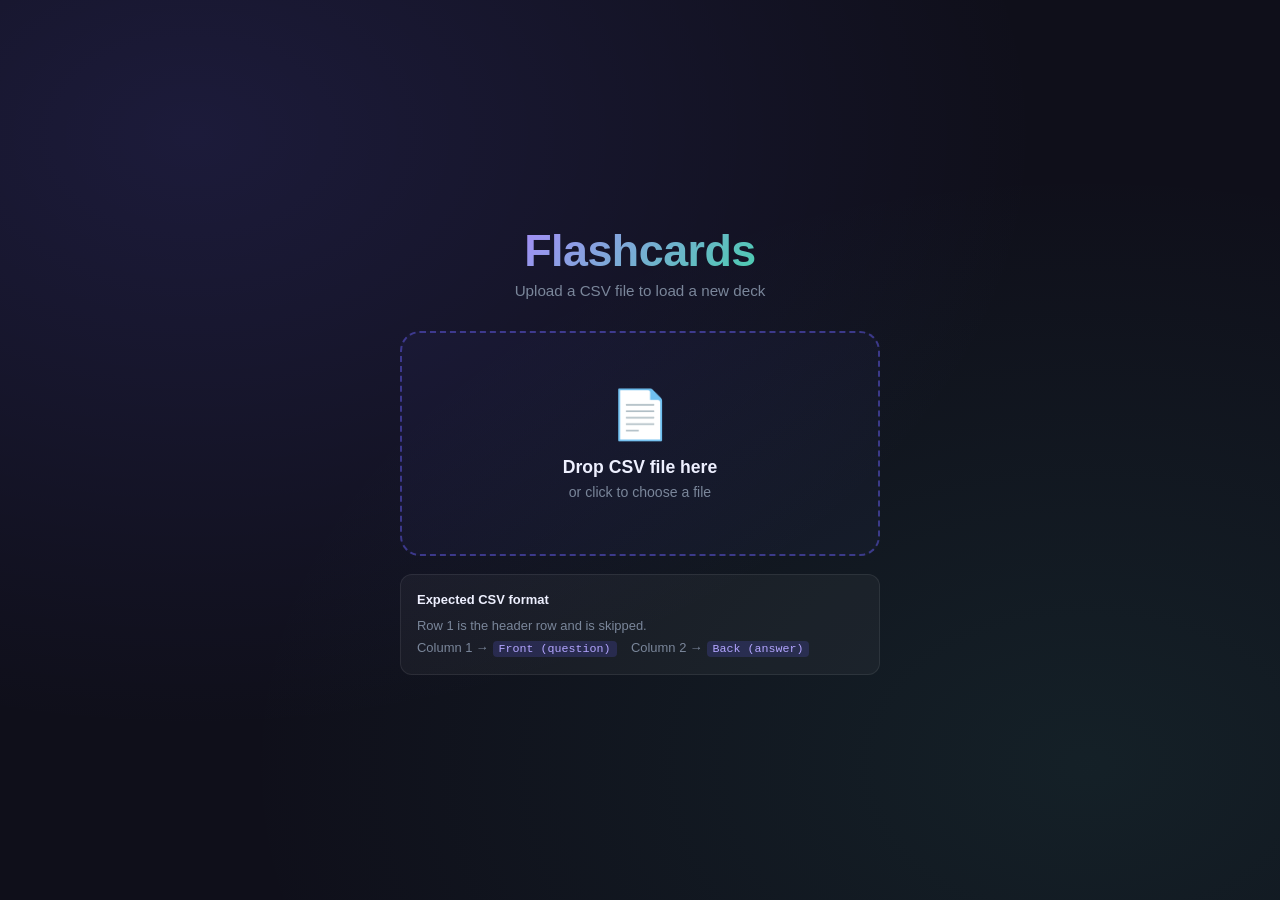
==== templates/index.html @ 4c6e9e69 "flashcard application for home network" ====
<!DOCTYPE html>
<html lang="en">
<head>
  <meta charset="UTF-8">
  <meta name="viewport" content="width=device-width, initial-scale=1.0, maximum-scale=1.0, user-scalable=no">
  <title>Flashcards</title>
  <style>
    *, *::before, *::after { box-sizing: border-box; margin: 0; padding: 0; }

    :root {
      --primary:      #6c63ff;
      --primary-dk:   #574fd6;
      --secondary:    #48cfad;
      --bg:           #0f0f1a;
      --surface:      #16213e;
      --surface2:     #1e2a45;
      --text:         #eef0ff;
      --muted:        #7a869a;
      --border:       rgba(255,255,255,0.08);
      --shadow-card:  0 28px 70px rgba(0,0,0,0.65);
    }

    html, body { height: 100%; }

    body {
      font-family: -apple-system, BlinkMacSystemFont, 'Segoe UI', Roboto, 'Helvetica Neue', sans-serif;
      background: var(--bg);
      background-image:
        radial-gradient(ellipse at 15% 15%, rgba(108,99,255,0.14) 0%, transparent 55%),
        radial-gradient(ellipse at 85% 85%, rgba(72,207,173,0.09) 0%, transparent 55%);
      color: var(--text);
      min-height: 100%;
    }

    /* ══════════════════════════════════════════════
       SCREEN SYSTEM
    ══════════════════════════════════════════════ */

    .screen { display: none; }
    .screen.active { display: flex; }

    /* ── Loading screen ── */
    #screen-loading {
      min-height: 100vh;
      flex-direction: column;
      align-items: center;
      justify-content: center;
      gap: 18px;
    }

    .spinner {
      width: 46px; height: 46px;
      border: 3px solid rgba(108,99,255,0.2);
      border-top-color: var(--primary);
      border-radius: 50%;
      animation: spin 0.75s linear infinite;
    }
    @keyframes spin { to { transform: rotate(360deg); } }
    .loading-text { color: var(--muted); font-size: 0.9rem; }

    /* ── Upload screen ── */
    #screen-upload {
      min-height: 100vh;
      flex-direction: column;
      align-items: center;
      justify-content: center;
      padding: 28px 20px;
      gap: 0;
    }

    /* ── Study screen ── */
    #screen-study {
      min-height: 100vh;
      flex-direction: column;
      align-items: stretch;
    }

    /* ══════════════════════════════════════════════
       UPLOAD UI
    ══════════════════════════════════════════════ */

    .upload-header { text-align: center; margin-bottom: 32px; }

    .upload-header h1 {
      font-size: clamp(1.7rem, 5vw, 2.8rem);
      font-weight: 800;
      letter-spacing: -0.5px;
      background: linear-gradient(135deg, #a78bfa, var(--secondary));
      -webkit-background-clip: text;
      -webkit-text-fill-color: transparent;
      background-clip: text;
      margin-bottom: 6px;
    }
    .upload-header p { color: var(--muted); font-size: 0.95rem; }

    .upload-box { width: 100%; max-width: 480px; }

    .drop-zone {
      position: relative;
      border: 2px dashed rgba(108,99,255,0.45);
      border-radius: 20px;
      padding: 54px 28px;
      cursor: pointer;
      text-align: center;
      transition: all 0.22s ease;
      background: rgba(108,99,255,0.04);
      user-select: none;
    }
    .drop-zone:hover,
    .drop-zone.drag-over {
      border-color: var(--secondary);
      background: rgba(72,207,173,0.07);
      transform: scale(1.025);
    }
    .drop-zone.uploading {
      border-color: var(--primary);
      pointer-events: none;
    }
    .dz-icon { font-size: 3rem; display: block; margin-bottom: 14px; }
    .dz-title { font-size: 1.1rem; font-weight: 600; margin-bottom: 6px; }
    .dz-sub   { color: var(--muted); font-size: 0.88rem; }
    .dz-uploading { display: none; }

    .drop-zone.uploading .dz-default   { display: none; }
    .drop-zone.uploading .dz-uploading { display: block; }

    .dz-uploading .spinner {
      margin: 0 auto 14px;
      border-color: rgba(108,99,255,0.2);
      border-top-color: var(--primary);
    }
    .dz-uploading p { color: var(--muted); font-size: 0.9rem; }

    .drop-zone input[type="file"] {
      position: absolute; inset: 0;
      opacity: 0; cursor: pointer;
      width: 100%; height: 100%;
    }
    .drop-zone.uploading input[type="file"] { pointer-events: none; }

    .upload-hint {
      margin-top: 18px;
      padding: 14px 16px;
      background: rgba(255,255,255,0.04);
      border: 1px solid var(--border);
      border-radius: 12px;
      font-size: 0.81rem;
      color: var(--muted);
      line-height: 1.7;
    }
    .upload-hint strong { color: var(--text); display: block; margin-bottom: 4px; }
    code {
      background: rgba(108,99,255,0.18);
      color: #b3a5ff;
      padding: 1px 6px;
      border-radius: 4px;
      font-family: 'Courier New', monospace;
      font-size: 0.9em;
    }

    .error-banner {
      display: none;
      margin-top: 14px;
      padding: 12px 16px;
      background: rgba(239,68,68,0.13);
      border: 1px solid rgba(239,68,68,0.35);
      border-radius: 10px;
      color: #f87171;
      font-size: 0.87rem;
      width: 100%;
      max-width: 480px;
    }

    #btn-cancel {
      margin-top: 16px;
      display: none;
    }

    /* ══════════════════════════════════════════════
       DECK INFO BAR
    ══════════════════════════════════════════════ */

    .deck-bar {
      width: 100%;
      background: rgba(22, 33, 62, 0.95);
      border-bottom: 1px solid rgba(108,99,255,0.25);
      padding: 11px 20px;
      display: flex;
      align-items: center;
      justify-content: space-between;
      gap: 12px;
      flex-wrap: wrap;
      position: sticky;
      top: 0;
      z-index: 10;
      backdrop-filter: blur(10px);
    }

    .deck-bar-left {
      display: flex;
      align-items: center;
      gap: 10px;
      flex-wrap: wrap;
    }

    .deck-badge {
      display: inline-flex;
      align-items: center;
      gap: 6px;
      background: rgba(108,99,255,0.18);
      border: 1px solid rgba(108,99,255,0.3);
      border-radius: 100px;
      padding: 4px 12px;
      font-size: 0.78rem;
      font-weight: 600;
      color: #c4b5fd;
    }
    .deck-badge .dot {
      width: 6px; height: 6px;
      background: var(--secondary);
      border-radius: 50%;
      flex-shrink: 0;
    }

    .deck-bar-info {
      font-size: 0.82rem;
      color: var(--muted);
    }
    .deck-bar-info strong { color: var(--text); }

    /* ══════════════════════════════════════════════
       STUDY LAYOUT
    ══════════════════════════════════════════════ */

    .study-wrap {
      flex: 1;
      display: flex;
      flex-direction: column;
      align-items: center;
      justify-content: center;
      padding: 24px 20px 32px;
      width: 100%;
      max-width: 700px;
      margin: 0 auto;
    }

    /* ── Progress ── */
    .progress-block { width: 100%; margin-bottom: 20px; }
    .progress-track {
      height: 5px;
      background: rgba(255,255,255,0.07);
      border-radius: 100px;
      overflow: hidden;
      margin-bottom: 8px;
    }
    .progress-fill {
      height: 100%;
      border-radius: 100px;
      background: linear-gradient(90deg, var(--primary), var(--secondary));
      transition: width 0.3s ease;
    }
    .progress-label {
      display: flex;
      justify-content: space-between;
      align-items: center;
    }
    .progress-text { color: var(--muted); font-size: 0.83rem; }
    .shuffle-badge {
      font-size: 0.75rem;
      color: var(--secondary);
      opacity: 0;
      transition: opacity 0.3s;
    }
    .shuffle-badge.visible { opacity: 1; }

    /* ── Card ── */
    .card-scene {
      width: 100%;
      perspective: 1300px;
      margin-bottom: 26px;
    }

    .card-inner {
      position: relative;
      width: 100%;
      height: 300px;
      transition: transform 0.55s cubic-bezier(0.4, 0, 0.2, 1);
      transform-style: preserve-3d;
      cursor: pointer;
    }
    .card-inner.flipped { transform: rotateY(180deg); }

    @media (min-height: 640px)  { .card-inner { height: 340px; } }
    @media (min-height: 780px)  { .card-inner { height: 400px; } }

    .card-face {
      position: absolute; inset: 0;
      border-radius: 22px;
      display: flex;
      flex-direction: column;
      align-items: center;
      justify-content: center;
      padding: 32px;
      box-shadow: var(--shadow-card);
      backface-visibility: hidden;
      -webkit-backface-visibility: hidden;
      overflow: hidden;
    }
    /* Subtle inner highlight */
    .card-face::after {
      content: '';
      position: absolute;
      top: 0; left: 0; right: 0;
      height: 40%;
      background: linear-gradient(to bottom, rgba(255,255,255,0.1), transparent);
      border-radius: 22px 22px 0 0;
      pointer-events: none;
    }
    .card-back { transform: rotateY(180deg); }

    /* 5 rotating themes */
    .t0 .card-face.card-front { background: linear-gradient(145deg, #667eea, #764ba2); }
    .t0 .card-face.card-back  { background: linear-gradient(145deg, #f093fb, #f5576c); }
    .t1 .card-face.card-front { background: linear-gradient(145deg, #4facfe, #00c9ff); }
    .t1 .card-face.card-back  { background: linear-gradient(145deg, #43e97b, #38f9d7); }
    .t2 .card-face.card-front { background: linear-gradient(145deg, #fa709a, #fee140); }
    .t2 .card-face.card-back  { background: linear-gradient(145deg, #30cfd0, #5b2d8e); }
    .t3 .card-face.card-front { background: linear-gradient(145deg, #a18cd1, #fbc2eb); }
    .t3 .card-face.card-back  { background: linear-gradient(145deg, #fccb90, #d57eeb); }
    .t4 .card-face.card-front { background: linear-gradient(145deg, #11998e, #38ef7d); }
    .t4 .card-face.card-back  { background: linear-gradient(145deg, #f6d365, #fda085); }

    .card-label {
      position: absolute; top: 16px; left: 20px;
      font-size: 0.67rem; font-weight: 800;
      letter-spacing: 2.5px; text-transform: uppercase;
      color: rgba(255,255,255,0.6);
    }
    .card-num {
      position: absolute; top: 16px; right: 20px;
      font-size: 0.67rem; font-weight: 700;
      color: rgba(255,255,255,0.45);
    }
    .card-text {
      color: #fff;
      font-size: clamp(1rem, 3.5vw, 1.75rem);
      font-weight: 700;
      text-align: center;
      line-height: 1.45;
      max-height: 75%;
      overflow-y: auto;
      width: 100%;
      scrollbar-width: thin;
      scrollbar-color: rgba(255,255,255,0.25) transparent;
    }
    .card-hint {
      position: absolute; bottom: 15px;
      font-size: 0.71rem;
      color: rgba(255,255,255,0.48);
    }

    /* Card entrance animation */
    @keyframes cardIn {
      from { opacity: 0; transform: translateY(10px); }
      to   { opacity: 1; transform: translateY(0); }
    }
    .card-inner { animation: cardIn 0.3s ease; }

    /* ── Completion toast ── */
    .toast {
      display: none;
      align-items: center;
      gap: 8px;
      background: linear-gradient(135deg, var(--primary), var(--secondary));
      color: #fff;
      padding: 8px 22px;
      border-radius: 100px;
      font-size: 0.87rem;
      font-weight: 600;
      margin-bottom: 16px;
    }
    .toast.visible { display: inline-flex; }

    /* ── Buttons ── */
    .btn {
      display: inline-flex; align-items: center; gap: 6px;
      padding: 11px 22px;
      border: none; border-radius: 10px;
      font-size: 0.88rem; font-weight: 600;
      cursor: pointer;
      transition: all 0.16s ease;
      white-space: nowrap;
      user-select: none; -webkit-user-select: none;
    }
    .btn:active { transform: scale(0.96); }
    .btn:disabled { opacity: 0.35; cursor: default; transform: none; }

    .btn-primary {
      background: linear-gradient(135deg, var(--primary), #7c6af5);
      color: #fff;
      box-shadow: 0 4px 20px rgba(108,99,255,0.35);
    }
    .btn-primary:hover:not(:disabled) { filter: brightness(1.1); transform: translateY(-1px); }

    .btn-ghost {
      background: rgba(255,255,255,0.06);
      color: var(--muted);
      border: 1px solid var(--border);
    }
    .btn-ghost:hover:not(:disabled) { background: rgba(255,255,255,0.12); color: var(--text); }

    .btn-sm { padding: 7px 14px; font-size: 0.8rem; border-radius: 8px; }

    .btn-nav { padding: 13px 30px; font-size: 0.95rem; border-radius: 12px; }

    /* ── Nav / Controls ── */
    .nav-row {
      display: flex; gap: 12px;
      justify-content: center;
      flex-wrap: wrap;
      margin-bottom: 14px;
      width: 100%;
    }
    .controls-row {
      display: flex; gap: 8px;
      justify-content: center;
      flex-wrap: wrap;
      margin-bottom: 14px;
    }
    .kb-row {
      font-size: 0.71rem;
      color: var(--muted);
      text-align: center;
    }
    .key {
      display: inline-block;
      border: 1px solid rgba(255,255,255,0.16);
      border-radius: 5px;
      padding: 1px 7px;
      font-family: monospace;
      background: rgba(255,255,255,0.04);
      margin: 0 1px;
    }

    /* ── Responsive ── */
    @media (max-width: 420px) {
      .btn-nav { padding: 12px 22px; }
      .card-face { padding: 22px; }
      .deck-bar { padding: 9px 14px; }
    }
  </style>
</head>
<body>

<!-- ═══════════════════════════════════════════════
     LOADING SCREEN
═══════════════════════════════════════════════ -->
<div class="screen active" id="screen-loading">
  <div class="spinner"></div>
  <p class="loading-text">Checking server for loaded deck&hellip;</p>
</div>


<!-- ═══════════════════════════════════════════════
     UPLOAD SCREEN
═══════════════════════════════════════════════ -->
<div class="screen" id="screen-upload">
  <div class="upload-header">
    <h1>Flashcards</h1>
    <p id="upload-subtitle">Upload a CSV file to load a new deck</p>
  </div>

  <div class="upload-box">
    <div class="drop-zone" id="drop-zone">
      <input type="file" id="file-input" accept=".csv,.txt">

      <!-- Default state -->
      <div class="dz-default">
        <span class="dz-icon">&#128196;</span>
        <p class="dz-title">Drop CSV file here</p>
        <p class="dz-sub">or click to choose a file</p>
      </div>

      <!-- Uploading state -->
      <div class="dz-uploading">
        <div class="spinner"></div>
        <p>Uploading &amp; parsing&hellip;</p>
      </div>
    </div>

    <div id="error-banner" class="error-banner"></div>

    <div class="upload-hint">
      <strong>Expected CSV format</strong>
      Row&nbsp;1 is the header row and is skipped.<br>
      Column&nbsp;1&nbsp;&#8594;&nbsp;<code>Front (question)</code>&nbsp;&nbsp;&nbsp;
      Column&nbsp;2&nbsp;&#8594;&nbsp;<code>Back (answer)</code>
    </div>
  </div>

  <button class="btn btn-ghost" id="btn-cancel" onclick="cancelUpload()">
    &#8592; Back to current deck
  </button>
</div>


<!-- ═══════════════════════════════════════════════
     STUDY SCREEN
═══════════════════════════════════════════════ -->
<div class="screen" id="screen-study">

  <!-- Sticky deck info bar -->
  <div class="deck-bar">
    <div class="deck-bar-left">
      <div class="deck-badge">
        <span class="dot"></span>
        <span>Current deck</span>
      </div>
      <span class="deck-bar-info">
        <strong id="deck-name">—</strong>
        &nbsp;&middot;&nbsp;
        <strong id="deck-count">0</strong> cards
      </span>
    </div>
    <button class="btn btn-ghost btn-sm" onclick="showUpload()">
      &#8679; Load New Deck
    </button>
  </div>

  <!-- Card study area -->
  <div class="study-wrap">

    <div class="toast" id="toast">&#127881; Deck complete &mdash; great work!</div>

    <div class="progress-block">
      <div class="progress-track">
        <div class="progress-fill" id="progress-fill" style="width:0%"></div>
      </div>
      <div class="progress-label">
        <span class="progress-text" id="progress-text">Card 1 of 1</span>
        <span class="shuffle-badge" id="shuffle-badge">&#128256; Shuffled</span>
      </div>
    </div>

    <div class="card-scene">
      <div class="card-inner t0" id="card-inner"
           onclick="flipCard()"
           role="button" tabindex="0"
           aria-label="Flashcard — click to flip">
        <div class="card-face card-front">
          <span class="card-label">Question</span>
          <span class="card-num"  id="front-num"></span>
          <div  class="card-text" id="front-text"></div>
          <span class="card-hint">tap to reveal answer</span>
        </div>
        <div class="card-face card-back">
          <span class="card-label">Answer</span>
          <span class="card-num"  id="back-num"></span>
          <div  class="card-text" id="back-text"></div>
          <span class="card-hint">tap to flip back</span>
        </div>
      </div>
    </div>

    <div class="nav-row">
      <button class="btn btn-ghost btn-nav" id="btn-prev" onclick="prevCard()">&#8592; Previous</button>
      <button class="btn btn-primary btn-nav" id="btn-next" onclick="nextCard()">Next &#8594;</button>
    </div>

    <div class="controls-row">
      <button class="btn btn-ghost" id="btn-shuffle" onclick="shuffleCards()">&#128256; Shuffle</button>
      <button class="btn btn-ghost" onclick="resetOrder()">&#8635; Original Order</button>
    </div>

    <p class="kb-row">
      <span class="key">&#8592;</span> Prev &nbsp;
      <span class="key">&#8594;</span> Next &nbsp;
      <span class="key">Space</span> Flip &nbsp;
      <span class="key">S</span> Shuffle
    </p>

  </div>
</div>


<script>
'use strict';

// ─── State ────────────────────────────────────────────────────────────────────
let cards    = [];   // active (possibly shuffled) deck
let original = [];   // pristine server copy
let idx      = 0;
let hasDeck  = false;

// ─── Screen helpers ───────────────────────────────────────────────────────────
function showScreen(id) {
  document.querySelectorAll('.screen').forEach(s => s.classList.remove('active'));
  document.getElementById('screen-' + id).classList.add('active');
}

// ─── Startup: fetch current deck from server ──────────────────────────────────
async function init() {
  try {
    const res  = await fetch('/api/deck');
    const data = await res.json();
    if (data.filename && Array.isArray(data.cards) && data.cards.length > 0) {
      hasDeck = true;
      applyDeck(data);
    } else {
      showScreen('upload');
    }
  } catch (e) {
    showScreen('upload');
  }
}

// ─── Apply deck data returned by server ──────────────────────────────────────
function applyDeck(data) {
  original = data.cards;
  cards    = [...original];
  idx      = 0;

  document.getElementById('deck-name').textContent  = data.filename;
  document.getElementById('deck-count').textContent = data.cards.length;

  document.getElementById('shuffle-badge').classList.remove('visible');
  showScreen('study');
  render();
}

// ─── Upload a CSV file to the server ─────────────────────────────────────────
async function uploadFile(file) {
  if (!/\.(csv|txt)$/i.test(file.name)) {
    showError('Please choose a .csv file.');
    return;
  }

  const zone = document.getElementById('drop-zone');
  zone.classList.add('uploading');
  hideError();

  const fd = new FormData();
  fd.append('file', file);

  try {
    const res  = await fetch('/api/upload', { method: 'POST', body: fd });
    const data = await res.json();

    if (!res.ok) {
      showError(data.error || 'Upload failed — please try again.');
      return;
    }

    hasDeck = true;
    applyDeck(data);

  } catch (e) {
    showError('Network error: ' + e.message);
  } finally {
    zone.classList.remove('uploading');
    document.getElementById('file-input').value = '';
  }
}

// ─── Show / hide upload screen ────────────────────────────────────────────────
function showUpload() {
  // Show "Back" button only if a deck is already loaded
  document.getElementById('btn-cancel').style.display = hasDeck ? 'inline-flex' : 'none';
  document.getElementById('upload-subtitle').textContent =
    hasDeck ? 'Upload a new CSV to replace the current deck for all devices'
            : 'Upload a CSV file to load a deck';
  hideError();
  showScreen('upload');
}

function cancelUpload() {
  if (hasDeck) showScreen('study');
}

// ─── Error banner ─────────────────────────────────────────────────────────────
function showError(msg) {
  const el = document.getElementById('error-banner');
  el.textContent = msg;
  el.style.display = 'block';
}
function hideError() {
  document.getElementById('error-banner').style.display = 'none';
}

// ─── Render current card ──────────────────────────────────────────────────────
function render() {
  const card  = cards[idx];
  const total = cards.length;
  const num   = `${idx + 1} / ${total}`;
  const pct   = ((idx + 1) / total * 100).toFixed(1);

  document.getElementById('front-text').textContent = card.front;
  document.getElementById('back-text').textContent  = card.back;
  document.getElementById('front-num').textContent  = num;
  document.getElementById('back-num').textContent   = num;
  document.getElementById('progress-fill').style.width = pct + '%';
  document.getElementById('progress-text').textContent = `Card ${idx + 1} of ${total}`;

  // Cycle gradient theme
  const inner = document.getElementById('card-inner');
  inner.className = inner.className.replace(/\bt\d\b/, 't' + (idx % 5));

  // Completion toast
  document.getElementById('toast').classList.toggle('visible', idx === total - 1);

  // Disable nav at edges
  document.getElementById('btn-prev').disabled = (idx === 0);
  document.getElementById('btn-next').disabled = (idx === total - 1);
}

// ─── Card actions ─────────────────────────────────────────────────────────────
function flipCard() {
  document.getElementById('card-inner').classList.toggle('flipped');
}

function nextCard() {
  if (idx < cards.length - 1) { idx++; unflip(); render(); }
}

function prevCard() {
  if (idx > 0) { idx--; unflip(); render(); }
}

function unflip() {
  document.getElementById('card-inner').classList.remove('flipped');
}

function shuffleCards() {
  // Fisher-Yates
  const a = [...cards];
  for (let i = a.length - 1; i > 0; i--) {
    const j = Math.floor(Math.random() * (i + 1));
    [a[i], a[j]] = [a[j], a[i]];
  }
  cards = a;
  idx   = 0;
  unflip();
  render();

  document.getElementById('shuffle-badge').classList.add('visible');

  const btn = document.getElementById('btn-shuffle');
  btn.textContent = '\u2713 Shuffled!';
  setTimeout(() => { btn.innerHTML = '&#128256; Shuffle'; }, 1800);
}

function resetOrder() {
  cards = [...original];
  idx   = 0;
  unflip();
  render();
  document.getElementById('shuffle-badge').classList.remove('visible');
}

// ─── Drag & Drop ─────────────────────────────────────────────────────────────
const dropZone  = document.getElementById('drop-zone');
const fileInput = document.getElementById('file-input');

dropZone.addEventListener('dragover',  e => { e.preventDefault(); dropZone.classList.add('drag-over'); });
dropZone.addEventListener('dragleave', ()  => dropZone.classList.remove('drag-over'));
dropZone.addEventListener('dragend',   ()  => dropZone.classList.remove('drag-over'));
dropZone.addEventListener('drop', e => {
  e.preventDefault();
  dropZone.classList.remove('drag-over');
  const file = e.dataTransfer.files[0];
  if (file) uploadFile(file);
});
fileInput.addEventListener('change', e => {
  const file = e.target.files[0];
  if (file) uploadFile(file);
});

// ─── Keyboard shortcuts ───────────────────────────────────────────────────────
document.addEventListener('keydown', e => {
  if (!document.getElementById('screen-study').classList.contains('active')) return;
  if (['INPUT','TEXTAREA','SELECT'].includes(e.target.tagName)) return;
  switch (e.key) {
    case 'ArrowRight': nextCard();   break;
    case 'ArrowLeft':  prevCard();   break;
    case ' ': e.preventDefault(); flipCard(); break;
    case 's': case 'S': shuffleCards(); break;
  }
});

// Card accessible via Enter key
document.getElementById('card-inner').addEventListener('keydown', e => {
  if (e.key === 'Enter' || e.key === ' ') { e.preventDefault(); flipCard(); }
});

// ─── Boot ─────────────────────────────────────────────────────────────────────
init();
</script>

</body>
</html>
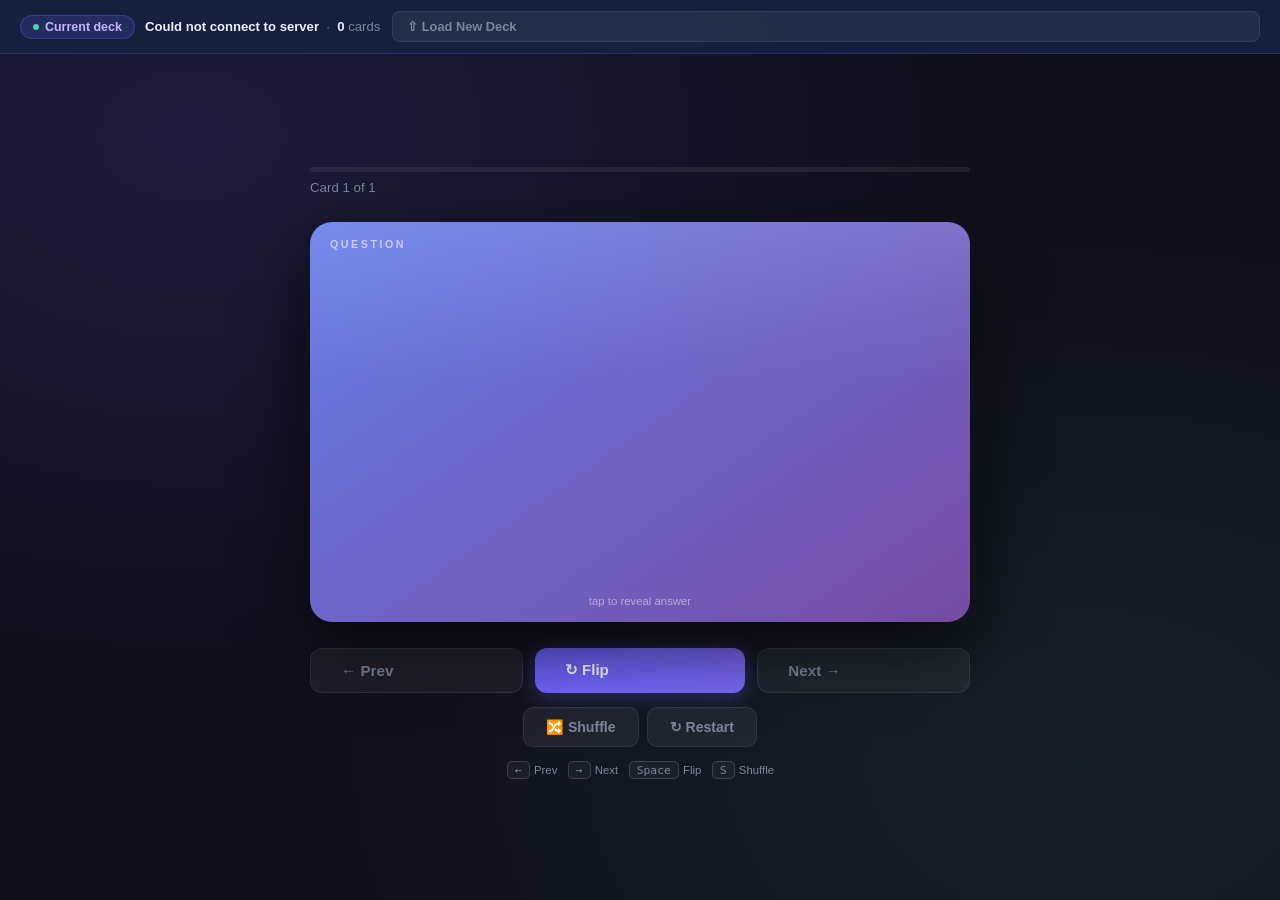
==== commit c8aff5d8: "Render-ready flashcard app with session uploads and passcode - app.py: Flask server, session-based d" ====
--- a/templates/index.html
+++ b/templates/index.html
@@ -4,20 +4,22 @@
   <meta charset="UTF-8">
   <meta name="viewport" content="width=device-width, initial-scale=1.0, maximum-scale=1.0, user-scalable=no">
   <title>Flashcards</title>
+  <link rel="stylesheet" href="/static/style.css">
   <style>
+    /* ── Inline overrides / extras not in style.css ── */
     *, *::before, *::after { box-sizing: border-box; margin: 0; padding: 0; }
 
     :root {
-      --primary:      #6c63ff;
-      --primary-dk:   #574fd6;
-      --secondary:    #48cfad;
-      --bg:           #0f0f1a;
-      --surface:      #16213e;
-      --surface2:     #1e2a45;
-      --text:         #eef0ff;
-      --muted:        #7a869a;
-      --border:       rgba(255,255,255,0.08);
-      --shadow-card:  0 28px 70px rgba(0,0,0,0.65);
+      --primary:    #6c63ff;
+      --primary-dk: #574fd6;
+      --secondary:  #48cfad;
+      --bg:         #0f0f1a;
+      --surface:    #16213e;
+      --surface2:   #1e2a45;
+      --text:       #eef0ff;
+      --muted:      #7a869a;
+      --border:     rgba(255,255,255,0.08);
+      --shadow-card:0 28px 70px rgba(0,0,0,.65);
     }
 
     html, body { height: 100%; }
@@ -26,212 +28,94 @@
       font-family: -apple-system, BlinkMacSystemFont, 'Segoe UI', Roboto, 'Helvetica Neue', sans-serif;
       background: var(--bg);
       background-image:
-        radial-gradient(ellipse at 15% 15%, rgba(108,99,255,0.14) 0%, transparent 55%),
-        radial-gradient(ellipse at 85% 85%, rgba(72,207,173,0.09) 0%, transparent 55%);
+        radial-gradient(ellipse at 15% 15%, rgba(108,99,255,.14) 0%, transparent 55%),
+        radial-gradient(ellipse at 85% 85%, rgba(72,207,173,.09) 0%, transparent 55%);
       color: var(--text);
       min-height: 100%;
     }
 
-    /* ══════════════════════════════════════════════
-       SCREEN SYSTEM
-    ══════════════════════════════════════════════ */
-
-    .screen { display: none; }
-    .screen.active { display: flex; }
-
-    /* ── Loading screen ── */
-    #screen-loading {
-      min-height: 100vh;
-      flex-direction: column;
-      align-items: center;
-      justify-content: center;
-      gap: 18px;
-    }
+    /* ── Loading overlay ── */
+    #loading {
+      position: fixed; inset: 0;
+      background: var(--bg);
+      display: flex; flex-direction: column;
+      align-items: center; justify-content: center;
+      gap: 18px; z-index: 999;
+      transition: opacity .4s;
+    }
+    #loading.hidden { opacity: 0; pointer-events: none; }
 
     .spinner {
       width: 46px; height: 46px;
-      border: 3px solid rgba(108,99,255,0.2);
+      border: 3px solid rgba(108,99,255,.2);
       border-top-color: var(--primary);
       border-radius: 50%;
-      animation: spin 0.75s linear infinite;
+      animation: spin .75s linear infinite;
     }
     @keyframes spin { to { transform: rotate(360deg); } }
-    .loading-text { color: var(--muted); font-size: 0.9rem; }
-
-    /* ── Upload screen ── */
-    #screen-upload {
-      min-height: 100vh;
-      flex-direction: column;
-      align-items: center;
-      justify-content: center;
-      padding: 28px 20px;
-      gap: 0;
-    }
-
-    /* ── Study screen ── */
-    #screen-study {
-      min-height: 100vh;
-      flex-direction: column;
-      align-items: stretch;
-    }
-
-    /* ══════════════════════════════════════════════
-       UPLOAD UI
-    ══════════════════════════════════════════════ */
-
-    .upload-header { text-align: center; margin-bottom: 32px; }
-
-    .upload-header h1 {
-      font-size: clamp(1.7rem, 5vw, 2.8rem);
-      font-weight: 800;
-      letter-spacing: -0.5px;
-      background: linear-gradient(135deg, #a78bfa, var(--secondary));
-      -webkit-background-clip: text;
-      -webkit-text-fill-color: transparent;
-      background-clip: text;
-      margin-bottom: 6px;
-    }
-    .upload-header p { color: var(--muted); font-size: 0.95rem; }
-
-    .upload-box { width: 100%; max-width: 480px; }
-
-    .drop-zone {
-      position: relative;
-      border: 2px dashed rgba(108,99,255,0.45);
-      border-radius: 20px;
-      padding: 54px 28px;
-      cursor: pointer;
-      text-align: center;
-      transition: all 0.22s ease;
-      background: rgba(108,99,255,0.04);
-      user-select: none;
-    }
-    .drop-zone:hover,
-    .drop-zone.drag-over {
-      border-color: var(--secondary);
-      background: rgba(72,207,173,0.07);
-      transform: scale(1.025);
-    }
-    .drop-zone.uploading {
-      border-color: var(--primary);
-      pointer-events: none;
-    }
-    .dz-icon { font-size: 3rem; display: block; margin-bottom: 14px; }
-    .dz-title { font-size: 1.1rem; font-weight: 600; margin-bottom: 6px; }
-    .dz-sub   { color: var(--muted); font-size: 0.88rem; }
-    .dz-uploading { display: none; }
-
-    .drop-zone.uploading .dz-default   { display: none; }
-    .drop-zone.uploading .dz-uploading { display: block; }
-
-    .dz-uploading .spinner {
-      margin: 0 auto 14px;
-      border-color: rgba(108,99,255,0.2);
-      border-top-color: var(--primary);
-    }
-    .dz-uploading p { color: var(--muted); font-size: 0.9rem; }
-
-    .drop-zone input[type="file"] {
-      position: absolute; inset: 0;
-      opacity: 0; cursor: pointer;
-      width: 100%; height: 100%;
-    }
-    .drop-zone.uploading input[type="file"] { pointer-events: none; }
-
-    .upload-hint {
-      margin-top: 18px;
-      padding: 14px 16px;
-      background: rgba(255,255,255,0.04);
-      border: 1px solid var(--border);
-      border-radius: 12px;
-      font-size: 0.81rem;
-      color: var(--muted);
-      line-height: 1.7;
-    }
-    .upload-hint strong { color: var(--text); display: block; margin-bottom: 4px; }
-    code {
-      background: rgba(108,99,255,0.18);
-      color: #b3a5ff;
-      padding: 1px 6px;
-      border-radius: 4px;
-      font-family: 'Courier New', monospace;
-      font-size: 0.9em;
-    }
-
-    .error-banner {
-      display: none;
-      margin-top: 14px;
-      padding: 12px 16px;
-      background: rgba(239,68,68,0.13);
-      border: 1px solid rgba(239,68,68,0.35);
-      border-radius: 10px;
-      color: #f87171;
-      font-size: 0.87rem;
-      width: 100%;
-      max-width: 480px;
-    }
-
-    #btn-cancel {
-      margin-top: 16px;
-      display: none;
-    }
-
-    /* ══════════════════════════════════════════════
-       DECK INFO BAR
-    ══════════════════════════════════════════════ */
-
+    .loading-text { color: var(--muted); font-size: .9rem; }
+
+    /* ── Deck bar ── */
     .deck-bar {
       width: 100%;
-      background: rgba(22, 33, 62, 0.95);
-      border-bottom: 1px solid rgba(108,99,255,0.25);
+      background: rgba(22,33,62,.95);
+      border-bottom: 1px solid rgba(108,99,255,.25);
       padding: 11px 20px;
       display: flex;
       align-items: center;
       justify-content: space-between;
       gap: 12px;
       flex-wrap: wrap;
-      position: sticky;
-      top: 0;
-      z-index: 10;
+      position: sticky; top: 0; z-index: 10;
       backdrop-filter: blur(10px);
     }
-
-    .deck-bar-left {
-      display: flex;
-      align-items: center;
-      gap: 10px;
-      flex-wrap: wrap;
-    }
+    .deck-bar-left { display: flex; align-items: center; gap: 10px; flex-wrap: wrap; }
 
     .deck-badge {
-      display: inline-flex;
-      align-items: center;
-      gap: 6px;
-      background: rgba(108,99,255,0.18);
-      border: 1px solid rgba(108,99,255,0.3);
+      display: inline-flex; align-items: center; gap: 6px;
+      background: rgba(108,99,255,.18);
+      border: 1px solid rgba(108,99,255,.3);
       border-radius: 100px;
       padding: 4px 12px;
-      font-size: 0.78rem;
-      font-weight: 600;
-      color: #c4b5fd;
+      font-size: .78rem; font-weight: 600; color: #c4b5fd;
     }
     .deck-badge .dot {
       width: 6px; height: 6px;
       background: var(--secondary);
-      border-radius: 50%;
-      flex-shrink: 0;
-    }
-
-    .deck-bar-info {
-      font-size: 0.82rem;
-      color: var(--muted);
-    }
+      border-radius: 50%; flex-shrink: 0;
+    }
+    .deck-badge .dot.temp { background: #f59e0b; }
+
+    .deck-bar-info { font-size: .82rem; color: var(--muted); }
     .deck-bar-info strong { color: var(--text); }
 
-    /* ══════════════════════════════════════════════
-       STUDY LAYOUT
-    ══════════════════════════════════════════════ */
-
+    .temp-notice {
+      font-size: .72rem;
+      background: rgba(245,158,11,.15);
+      border: 1px solid rgba(245,158,11,.3);
+      color: #fcd34d;
+      border-radius: 6px;
+      padding: 2px 8px;
+      white-space: nowrap;
+    }
+
+    /* ── Status notification (page-load / upload success) ── */
+    #status-bar {
+      position: fixed; bottom: 1.2rem; left: 50%; transform: translateX(-50%);
+      background: rgba(22,33,62,.97);
+      border: 1px solid rgba(108,99,255,.4);
+      border-radius: 100px;
+      padding: .5rem 1.2rem;
+      font-size: .82rem; color: var(--text);
+      box-shadow: 0 8px 32px rgba(0,0,0,.5);
+      z-index: 300;
+      opacity: 1; transition: opacity .5s ease;
+      white-space: nowrap;
+      max-width: 90vw; overflow: hidden; text-overflow: ellipsis;
+    }
+    #status-bar.fade { opacity: 0; pointer-events: none; }
+
+    /* ── Study layout ── */
     .study-wrap {
       flex: 1;
       display: flex;
@@ -243,33 +127,33 @@
       max-width: 700px;
       margin: 0 auto;
     }
+    #screen-study {
+      display: flex;
+      flex-direction: column;
+      align-items: stretch;
+      min-height: 100vh;
+    }
 
     /* ── Progress ── */
     .progress-block { width: 100%; margin-bottom: 20px; }
     .progress-track {
       height: 5px;
-      background: rgba(255,255,255,0.07);
-      border-radius: 100px;
-      overflow: hidden;
+      background: rgba(255,255,255,.07);
+      border-radius: 100px; overflow: hidden;
       margin-bottom: 8px;
     }
     .progress-fill {
-      height: 100%;
-      border-radius: 100px;
+      height: 100%; border-radius: 100px;
       background: linear-gradient(90deg, var(--primary), var(--secondary));
-      transition: width 0.3s ease;
+      transition: width .3s ease;
     }
     .progress-label {
-      display: flex;
-      justify-content: space-between;
-      align-items: center;
-    }
-    .progress-text { color: var(--muted); font-size: 0.83rem; }
+      display: flex; justify-content: space-between; align-items: center;
+    }
+    .progress-text { color: var(--muted); font-size: .83rem; }
     .shuffle-badge {
-      font-size: 0.75rem;
-      color: var(--secondary);
-      opacity: 0;
-      transition: opacity 0.3s;
+      font-size: .75rem; color: var(--secondary);
+      opacity: 0; transition: opacity .3s;
     }
     .shuffle-badge.visible { opacity: 1; }
 
@@ -279,104 +163,94 @@
       perspective: 1300px;
       margin-bottom: 26px;
     }
-
     .card-inner {
-      position: relative;
-      width: 100%;
+      position: relative; width: 100%;
       height: 300px;
-      transition: transform 0.55s cubic-bezier(0.4, 0, 0.2, 1);
+      transition: transform .55s cubic-bezier(.4,0,.2,1);
       transform-style: preserve-3d;
       cursor: pointer;
+      touch-action: manipulation;
+      animation: cardIn .3s ease;
     }
     .card-inner.flipped { transform: rotateY(180deg); }
-
-    @media (min-height: 640px)  { .card-inner { height: 340px; } }
-    @media (min-height: 780px)  { .card-inner { height: 400px; } }
+    @keyframes cardIn {
+      from { opacity: 0; transform: translateY(10px); }
+      to   { opacity: 1; transform: translateY(0); }
+    }
+    /* Triggered on each card navigation */
+    @keyframes cardSwitch {
+      from { opacity: .3; transform: scale(.97) translateY(5px); }
+      to   { opacity: 1;  transform: scale(1) translateY(0); }
+    }
+    .card-inner.switching { animation: cardSwitch .22s ease forwards; }
+    @media (min-height: 640px) { .card-inner { height: 340px; } }
+    @media (min-height: 780px) { .card-inner { height: 400px; } }
 
     .card-face {
       position: absolute; inset: 0;
       border-radius: 22px;
-      display: flex;
-      flex-direction: column;
-      align-items: center;
-      justify-content: center;
+      display: flex; flex-direction: column;
+      align-items: center; justify-content: center;
       padding: 32px;
       box-shadow: var(--shadow-card);
       backface-visibility: hidden;
       -webkit-backface-visibility: hidden;
       overflow: hidden;
     }
-    /* Subtle inner highlight */
     .card-face::after {
-      content: '';
-      position: absolute;
-      top: 0; left: 0; right: 0;
-      height: 40%;
-      background: linear-gradient(to bottom, rgba(255,255,255,0.1), transparent);
+      content: ''; position: absolute;
+      top: 0; left: 0; right: 0; height: 40%;
+      background: linear-gradient(to bottom, rgba(255,255,255,.1), transparent);
       border-radius: 22px 22px 0 0;
       pointer-events: none;
     }
     .card-back { transform: rotateY(180deg); }
 
-    /* 5 rotating themes */
-    .t0 .card-face.card-front { background: linear-gradient(145deg, #667eea, #764ba2); }
-    .t0 .card-face.card-back  { background: linear-gradient(145deg, #f093fb, #f5576c); }
-    .t1 .card-face.card-front { background: linear-gradient(145deg, #4facfe, #00c9ff); }
-    .t1 .card-face.card-back  { background: linear-gradient(145deg, #43e97b, #38f9d7); }
-    .t2 .card-face.card-front { background: linear-gradient(145deg, #fa709a, #fee140); }
-    .t2 .card-face.card-back  { background: linear-gradient(145deg, #30cfd0, #5b2d8e); }
-    .t3 .card-face.card-front { background: linear-gradient(145deg, #a18cd1, #fbc2eb); }
-    .t3 .card-face.card-back  { background: linear-gradient(145deg, #fccb90, #d57eeb); }
-    .t4 .card-face.card-front { background: linear-gradient(145deg, #11998e, #38ef7d); }
-    .t4 .card-face.card-back  { background: linear-gradient(145deg, #f6d365, #fda085); }
+    /* 5 rotating gradient themes */
+    .t0 .card-face.card-front { background: linear-gradient(145deg,#667eea,#764ba2); }
+    .t0 .card-face.card-back  { background: linear-gradient(145deg,#f093fb,#f5576c); }
+    .t1 .card-face.card-front { background: linear-gradient(145deg,#4facfe,#00c9ff); }
+    .t1 .card-face.card-back  { background: linear-gradient(145deg,#43e97b,#38f9d7); }
+    .t2 .card-face.card-front { background: linear-gradient(145deg,#fa709a,#fee140); }
+    .t2 .card-face.card-back  { background: linear-gradient(145deg,#30cfd0,#5b2d8e); }
+    .t3 .card-face.card-front { background: linear-gradient(145deg,#a18cd1,#fbc2eb); }
+    .t3 .card-face.card-back  { background: linear-gradient(145deg,#fccb90,#d57eeb); }
+    .t4 .card-face.card-front { background: linear-gradient(145deg,#11998e,#38ef7d); }
+    .t4 .card-face.card-back  { background: linear-gradient(145deg,#f6d365,#fda085); }
 
     .card-label {
       position: absolute; top: 16px; left: 20px;
-      font-size: 0.67rem; font-weight: 800;
+      font-size: .67rem; font-weight: 800;
       letter-spacing: 2.5px; text-transform: uppercase;
-      color: rgba(255,255,255,0.6);
+      color: rgba(255,255,255,.6);
     }
     .card-num {
       position: absolute; top: 16px; right: 20px;
-      font-size: 0.67rem; font-weight: 700;
-      color: rgba(255,255,255,0.45);
+      font-size: .67rem; font-weight: 700;
+      color: rgba(255,255,255,.45);
     }
     .card-text {
       color: #fff;
-      font-size: clamp(1rem, 3.5vw, 1.75rem);
+      font-size: clamp(1rem,3.5vw,1.75rem);
       font-weight: 700;
-      text-align: center;
-      line-height: 1.45;
-      max-height: 75%;
-      overflow-y: auto;
-      width: 100%;
+      text-align: center; line-height: 1.45;
+      max-height: 75%; overflow-y: auto; width: 100%;
       scrollbar-width: thin;
-      scrollbar-color: rgba(255,255,255,0.25) transparent;
+      scrollbar-color: rgba(255,255,255,.25) transparent;
     }
     .card-hint {
       position: absolute; bottom: 15px;
-      font-size: 0.71rem;
-      color: rgba(255,255,255,0.48);
-    }
-
-    /* Card entrance animation */
-    @keyframes cardIn {
-      from { opacity: 0; transform: translateY(10px); }
-      to   { opacity: 1; transform: translateY(0); }
-    }
-    .card-inner { animation: cardIn 0.3s ease; }
+      font-size: .71rem;
+      color: rgba(255,255,255,.48);
+    }
 
     /* ── Completion toast ── */
     .toast {
-      display: none;
-      align-items: center;
-      gap: 8px;
+      display: none; align-items: center; gap: 8px;
       background: linear-gradient(135deg, var(--primary), var(--secondary));
-      color: #fff;
-      padding: 8px 22px;
+      color: #fff; padding: 8px 22px;
       border-radius: 100px;
-      font-size: 0.87rem;
-      font-weight: 600;
+      font-size: .87rem; font-weight: 600;
       margin-bottom: 16px;
     }
     .toast.visible { display: inline-flex; }
@@ -386,63 +260,142 @@
       display: inline-flex; align-items: center; gap: 6px;
       padding: 11px 22px;
       border: none; border-radius: 10px;
-      font-size: 0.88rem; font-weight: 600;
+      font-size: .88rem; font-weight: 600;
       cursor: pointer;
-      transition: all 0.16s ease;
+      transition: all .16s ease;
       white-space: nowrap;
       user-select: none; -webkit-user-select: none;
     }
-    .btn:active { transform: scale(0.96); }
-    .btn:disabled { opacity: 0.35; cursor: default; transform: none; }
+    .btn:active { transform: scale(.96); }
+    .btn:disabled { opacity: .35; cursor: default; transform: none; }
 
     .btn-primary {
       background: linear-gradient(135deg, var(--primary), #7c6af5);
       color: #fff;
-      box-shadow: 0 4px 20px rgba(108,99,255,0.35);
+      box-shadow: 0 4px 20px rgba(108,99,255,.35);
     }
     .btn-primary:hover:not(:disabled) { filter: brightness(1.1); transform: translateY(-1px); }
 
     .btn-ghost {
-      background: rgba(255,255,255,0.06);
+      background: rgba(255,255,255,.06);
       color: var(--muted);
       border: 1px solid var(--border);
     }
-    .btn-ghost:hover:not(:disabled) { background: rgba(255,255,255,0.12); color: var(--text); }
-
-    .btn-sm { padding: 7px 14px; font-size: 0.8rem; border-radius: 8px; }
-
-    .btn-nav { padding: 13px 30px; font-size: 0.95rem; border-radius: 12px; }
-
-    /* ── Nav / Controls ── */
+    .btn-ghost:hover:not(:disabled) { background: rgba(255,255,255,.12); color: var(--text); }
+
+    .btn-sm { padding: 7px 14px; font-size: .8rem; border-radius: 8px; }
+    .btn-nav { padding: 13px 30px; font-size: .95rem; border-radius: 12px; }
+
+    /* ── Nav rows ── */
     .nav-row {
       display: flex; gap: 12px;
-      justify-content: center;
-      flex-wrap: wrap;
-      margin-bottom: 14px;
-      width: 100%;
+      justify-content: center; flex-wrap: wrap;
+      margin-bottom: 14px; width: 100%;
     }
     .controls-row {
       display: flex; gap: 8px;
-      justify-content: center;
-      flex-wrap: wrap;
+      justify-content: center; flex-wrap: wrap;
       margin-bottom: 14px;
     }
-    .kb-row {
-      font-size: 0.71rem;
-      color: var(--muted);
-      text-align: center;
-    }
+    .kb-row { font-size: .71rem; color: var(--muted); text-align: center; }
     .key {
       display: inline-block;
-      border: 1px solid rgba(255,255,255,0.16);
-      border-radius: 5px;
-      padding: 1px 7px;
+      border: 1px solid rgba(255,255,255,.16);
+      border-radius: 5px; padding: 1px 7px;
       font-family: monospace;
-      background: rgba(255,255,255,0.04);
+      background: rgba(255,255,255,.04);
       margin: 0 1px;
     }
 
-    /* ── Responsive ── */
+    /* ── Modal overlay ── */
+    .modal-overlay {
+      position: fixed; inset: 0;
+      background: rgba(0,0,0,.72);
+      display: flex; align-items: center; justify-content: center;
+      padding: 1rem; z-index: 200;
+      opacity: 0; pointer-events: none;
+      transition: opacity .2s;
+    }
+    .modal-overlay.open { opacity: 1; pointer-events: all; }
+
+    .modal-box {
+      background: var(--surface);
+      border: 1px solid rgba(108,99,255,.3);
+      border-radius: 20px;
+      padding: 2rem;
+      width: 100%; max-width: 420px;
+      box-shadow: 0 24px 60px rgba(0,0,0,.6);
+      transform: translateY(18px);
+      transition: transform .25s;
+    }
+    .modal-overlay.open .modal-box { transform: translateY(0); }
+
+    .modal-box h2 {
+      font-size: 1.15rem; font-weight: 700;
+      margin-bottom: 1.4rem;
+    }
+
+    .form-group { display: flex; flex-direction: column; gap: .45rem; margin-bottom: .9rem; }
+    .form-label { font-size: .78rem; color: var(--muted); font-weight: 600; letter-spacing: .5px; }
+    .form-input {
+      background: var(--bg);
+      border: 1px solid rgba(255,255,255,.12);
+      border-radius: 10px; color: var(--text);
+      font-size: 1rem; padding: .65rem .9rem;
+      outline: none; transition: border-color .2s; width: 100%;
+    }
+    .form-input:focus { border-color: var(--primary); }
+
+    .modal-actions { display: flex; gap: .6rem; margin-top: 1.25rem; }
+    .modal-actions .btn { flex: 1; justify-content: center; }
+
+    .inline-msg {
+      font-size: .8rem; border-radius: 8px;
+      padding: .45rem .75rem; margin-top: .6rem; display: none;
+    }
+    .inline-msg.show { display: block; }
+    .inline-msg.err  { background: rgba(239,68,68,.13); color: #fca5a5; border: 1px solid rgba(239,68,68,.3); }
+    .inline-msg.ok   { background: rgba(34,197,94,.12);  color: #86efac; border: 1px solid rgba(34,197,94,.3); }
+    .inline-msg.info { background: rgba(99,102,241,.12); color: #a5b4fc; border: 1px solid rgba(99,102,241,.3); }
+
+    /* ── Upload drop zone (inside modal) ── */
+    .drop-zone {
+      position: relative;
+      border: 2px dashed rgba(108,99,255,.45);
+      border-radius: 14px;
+      padding: 2.2rem 1.5rem;
+      cursor: pointer; text-align: center;
+      transition: all .22s ease;
+      background: rgba(108,99,255,.04);
+      user-select: none;
+    }
+    .drop-zone:hover, .drop-zone.drag-over {
+      border-color: var(--secondary);
+      background: rgba(72,207,173,.07);
+    }
+    .drop-zone input[type="file"] {
+      position: absolute; inset: 0;
+      opacity: 0; cursor: pointer;
+      width: 100%; height: 100%;
+    }
+    .dz-icon { font-size: 2.5rem; display: block; margin-bottom: 10px; }
+    .dz-title { font-size: 1rem; font-weight: 600; margin-bottom: 4px; }
+    .dz-sub   { color: var(--muted); font-size: .84rem; }
+
+    code {
+      background: rgba(108,99,255,.18); color: #b3a5ff;
+      padding: 1px 6px; border-radius: 4px;
+      font-family: 'Courier New', monospace; font-size: .9em;
+    }
+    .upload-hint {
+      margin-top: 14px; padding: 12px 14px;
+      background: rgba(255,255,255,.04);
+      border: 1px solid var(--border);
+      border-radius: 10px;
+      font-size: .79rem; color: var(--muted); line-height: 1.7;
+    }
+    .upload-hint strong { color: var(--text); display: block; margin-bottom: 3px; }
+
     @media (max-width: 420px) {
       .btn-nav { padding: 12px 22px; }
       .card-face { padding: 22px; }
@@ -452,77 +405,38 @@
 </head>
 <body>
 
+<!-- Status notification bar -->
+<div id="status-bar" style="display:none"></div>
+
+<!-- Loading overlay -->
+<div id="loading">
+  <div class="spinner"></div>
+  <p class="loading-text">Loading deck&hellip;</p>
+</div>
+
+
 <!-- ═══════════════════════════════════════════════
-     LOADING SCREEN
+     STUDY SCREEN (always visible after load)
 ═══════════════════════════════════════════════ -->
-<div class="screen active" id="screen-loading">
-  <div class="spinner"></div>
-  <p class="loading-text">Checking server for loaded deck&hellip;</p>
-</div>
-
-
-<!-- ═══════════════════════════════════════════════
-     UPLOAD SCREEN
-═══════════════════════════════════════════════ -->
-<div class="screen" id="screen-upload">
-  <div class="upload-header">
-    <h1>Flashcards</h1>
-    <p id="upload-subtitle">Upload a CSV file to load a new deck</p>
-  </div>
-
-  <div class="upload-box">
-    <div class="drop-zone" id="drop-zone">
-      <input type="file" id="file-input" accept=".csv,.txt">
-
-      <!-- Default state -->
-      <div class="dz-default">
-        <span class="dz-icon">&#128196;</span>
-        <p class="dz-title">Drop CSV file here</p>
-        <p class="dz-sub">or click to choose a file</p>
-      </div>
-
-      <!-- Uploading state -->
-      <div class="dz-uploading">
-        <div class="spinner"></div>
-        <p>Uploading &amp; parsing&hellip;</p>
-      </div>
-    </div>
-
-    <div id="error-banner" class="error-banner"></div>
-
-    <div class="upload-hint">
-      <strong>Expected CSV format</strong>
-      Row&nbsp;1 is the header row and is skipped.<br>
-      Column&nbsp;1&nbsp;&#8594;&nbsp;<code>Front (question)</code>&nbsp;&nbsp;&nbsp;
-      Column&nbsp;2&nbsp;&#8594;&nbsp;<code>Back (answer)</code>
-    </div>
-  </div>
-
-  <button class="btn btn-ghost" id="btn-cancel" onclick="cancelUpload()">
-    &#8592; Back to current deck
-  </button>
-</div>
-
-
-<!-- ═══════════════════════════════════════════════
-     STUDY SCREEN
-═══════════════════════════════════════════════ -->
-<div class="screen" id="screen-study">
-
-  <!-- Sticky deck info bar -->
+<div id="screen-study">
+
+  <!-- Sticky deck bar -->
   <div class="deck-bar">
     <div class="deck-bar-left">
-      <div class="deck-badge">
-        <span class="dot"></span>
-        <span>Current deck</span>
+      <div class="deck-badge" id="deck-badge">
+        <span class="dot" id="badge-dot"></span>
+        <span id="badge-label">Current deck</span>
       </div>
       <span class="deck-bar-info">
         <strong id="deck-name">—</strong>
         &nbsp;&middot;&nbsp;
         <strong id="deck-count">0</strong> cards
       </span>
-    </div>
-    <button class="btn btn-ghost btn-sm" onclick="showUpload()">
+      <span class="temp-notice" id="temp-notice" style="display:none">
+        ⏱ Temporary deck active — will reset to default on next visit
+      </span>
+    </div>
+    <button class="btn btn-ghost btn-sm" id="btn-load-deck">
       &#8679; Load New Deck
     </button>
   </div>
@@ -549,13 +463,13 @@
            aria-label="Flashcard — click to flip">
         <div class="card-face card-front">
           <span class="card-label">Question</span>
-          <span class="card-num"  id="front-num"></span>
+          <span class="card-num" id="front-num"></span>
           <div  class="card-text" id="front-text"></div>
           <span class="card-hint">tap to reveal answer</span>
         </div>
         <div class="card-face card-back">
           <span class="card-label">Answer</span>
-          <span class="card-num"  id="back-num"></span>
+          <span class="card-num" id="back-num"></span>
           <div  class="card-text" id="back-text"></div>
           <span class="card-hint">tap to flip back</span>
         </div>
@@ -563,16 +477,17 @@
     </div>
 
     <div class="nav-row">
-      <button class="btn btn-ghost btn-nav" id="btn-prev" onclick="prevCard()">&#8592; Previous</button>
-      <button class="btn btn-primary btn-nav" id="btn-next" onclick="nextCard()">Next &#8594;</button>
+      <button class="btn btn-ghost btn-nav" id="btn-prev" onclick="prevCard()">&#8592; Prev</button>
+      <button class="btn btn-primary btn-nav" id="btn-flip" onclick="flipCard()">&#8635; Flip</button>
+      <button class="btn btn-ghost btn-nav" id="btn-next" onclick="nextCard()">Next &#8594;</button>
     </div>
 
     <div class="controls-row">
       <button class="btn btn-ghost" id="btn-shuffle" onclick="shuffleCards()">&#128256; Shuffle</button>
-      <button class="btn btn-ghost" onclick="resetOrder()">&#8635; Original Order</button>
-    </div>
-
-    <p class="kb-row">
+      <button class="btn btn-ghost" onclick="resetOrder()">&#8635; Restart</button>
+    </div>
+
+    <p class="kb-row" id="kb-row">
       <span class="key">&#8592;</span> Prev &nbsp;
       <span class="key">&#8594;</span> Next &nbsp;
       <span class="key">Space</span> Flip &nbsp;
@@ -583,201 +498,205 @@
 </div>
 
 
+<!-- ═══════════════════════════════════════════════
+     PASSCODE MODAL
+═══════════════════════════════════════════════ -->
+<div class="modal-overlay" id="modal-passcode">
+  <div class="modal-box">
+    <h2>&#128274; Enter Passcode</h2>
+    <p style="font-size:.83rem;color:var(--muted);margin-bottom:1.1rem;line-height:1.5">
+      Enter the passcode to upload a temporary deck.<br>
+      <span style="color:#a5b4fc">Your upload is session-only and won't affect other users.</span>
+    </p>
+    <div class="form-group">
+      <label class="form-label" for="input-passcode">Passcode</label>
+      <input class="form-input" type="password" id="input-passcode"
+             placeholder="••••" maxlength="20" autocomplete="off">
+    </div>
+    <div class="inline-msg" id="passcode-msg"></div>
+    <div class="modal-actions">
+      <button class="btn btn-primary" id="btn-passcode-ok">Unlock</button>
+      <button class="btn btn-ghost"   id="btn-passcode-cancel">Cancel</button>
+    </div>
+  </div>
+</div>
+
+
+<!-- ═══════════════════════════════════════════════
+     UPLOAD MODAL
+═══════════════════════════════════════════════ -->
+<div class="modal-overlay" id="modal-upload">
+  <div class="modal-box">
+    <h2>&#128194; Load New Deck</h2>
+
+    <div class="drop-zone" id="drop-zone">
+      <input type="file" id="file-input" accept=".csv">
+      <span class="dz-icon">&#128196;</span>
+      <p class="dz-title">Drop CSV file here</p>
+      <p class="dz-sub">or click to choose a file</p>
+    </div>
+
+    <div class="upload-hint">
+      <strong>Expected CSV format</strong>
+      Row&nbsp;1 is a header row and is skipped.<br>
+      Column&nbsp;1&nbsp;&#8594;&nbsp;<code>Front (word / question)</code>&nbsp;&nbsp;
+      Column&nbsp;2&nbsp;&#8594;&nbsp;<code>Back (definition / answer)</code>
+    </div>
+
+    <div class="inline-msg" id="upload-msg"></div>
+
+    <div class="modal-actions">
+      <button class="btn btn-ghost" id="btn-upload-cancel">Cancel</button>
+    </div>
+  </div>
+</div>
+
+
 <script>
 'use strict';
 
-// ─── State ────────────────────────────────────────────────────────────────────
-let cards    = [];   // active (possibly shuffled) deck
-let original = [];   // pristine server copy
+/* ── State ─────────────────────────────────────────────────────────────────── */
+let cards    = [];
+let original = [];
 let idx      = 0;
-let hasDeck  = false;
-
-// ─── Screen helpers ───────────────────────────────────────────────────────────
-function showScreen(id) {
-  document.querySelectorAll('.screen').forEach(s => s.classList.remove('active'));
-  document.getElementById('screen-' + id).classList.add('active');
-}
-
-// ─── Startup: fetch current deck from server ──────────────────────────────────
-async function init() {
-  try {
-    const res  = await fetch('/api/deck');
-    const data = await res.json();
-    if (data.filename && Array.isArray(data.cards) && data.cards.length > 0) {
-      hasDeck = true;
-      applyDeck(data);
-    } else {
-      showScreen('upload');
-    }
-  } catch (e) {
-    showScreen('upload');
-  }
-}
-
-// ─── Apply deck data returned by server ──────────────────────────────────────
-function applyDeck(data) {
-  original = data.cards;
+
+/* ── DOM helpers ───────────────────────────────────────────────────────────── */
+const $  = id => document.getElementById(id);
+const el = {
+  loading:      $('loading'),
+  statusBar:    $('status-bar'),
+  deckName:     $('deck-name'),
+  deckCount:    $('deck-count'),
+  badgeDot:     $('badge-dot'),
+  badgeLabel:   $('badge-label'),
+  tempNotice:   $('temp-notice'),
+  progressFill: $('progress-fill'),
+  progressText: $('progress-text'),
+  shuffleBadge: $('shuffle-badge'),
+  toast:        $('toast'),
+  cardInner:    $('card-inner'),
+  frontText:    $('front-text'),
+  backText:     $('back-text'),
+  frontNum:     $('front-num'),
+  backNum:      $('back-num'),
+  btnPrev:      $('btn-prev'),
+  btnNext:      $('btn-next'),
+  btnFlip:      $('btn-flip'),
+  btnShuffle:   $('btn-shuffle'),
+  kbRow:        $('kb-row'),
+};
+
+/* ── Hide keyboard hint on touch-only devices ──────────────────────────────── */
+window.addEventListener('touchstart', () => {
+  if (el.kbRow) el.kbRow.style.display = 'none';
+}, { once: true });
+
+/* ── Status notification (bottom toast) ───────────────────────────────────── */
+let statusTimer = null;
+function showStatus(msg, durationMs = 3500) {
+  el.statusBar.textContent = msg;
+  el.statusBar.style.display = '';
+  el.statusBar.classList.remove('fade');
+  clearTimeout(statusTimer);
+  statusTimer = setTimeout(() => {
+    el.statusBar.classList.add('fade');
+    setTimeout(() => { el.statusBar.style.display = 'none'; }, 520);
+  }, durationMs);
+}
+
+/* ── Card switch animation ─────────────────────────────────────────────────── */
+function triggerCardAnim() {
+  el.cardInner.classList.remove('switching');
+  void el.cardInner.offsetWidth; // force reflow so animation re-triggers
+  el.cardInner.classList.add('switching');
+}
+
+/* ── Apply deck data from API ──────────────────────────────────────────────── */
+function applyDeck(data, isInit = false) {
+  original = data.cards || [];
   cards    = [...original];
   idx      = 0;
 
-  document.getElementById('deck-name').textContent  = data.filename;
-  document.getElementById('deck-count').textContent = data.cards.length;
-
-  document.getElementById('shuffle-badge').classList.remove('visible');
-  showScreen('study');
+  const n    = cards.length;
+  const name = data.filename || 'unknown';
+
+  el.deckName.textContent  = name;
+  el.deckCount.textContent = n;
+
+  if (data.is_temporary) {
+    el.badgeDot.className     = 'dot temp';
+    el.badgeLabel.textContent = 'Temporary deck';
+    el.tempNotice.style.display = '';
+  } else {
+    el.badgeDot.className     = 'dot';
+    el.badgeLabel.textContent = 'Default deck';
+    el.tempNotice.style.display = 'none';
+    if (isInit) showStatus(`Default deck loaded: ${name} — ${n} card${n !== 1 ? 's' : ''}`);
+  }
+
+  el.shuffleBadge.classList.remove('visible');
+  unflip();
   render();
 }
 
-// ─── Upload a CSV file to the server ─────────────────────────────────────────
-async function uploadFile(file) {
-  if (!/\.(csv|txt)$/i.test(file.name)) {
-    showError('Please choose a .csv file.');
-    return;
-  }
-
-  const zone = document.getElementById('drop-zone');
-  zone.classList.add('uploading');
-  hideError();
-
-  const fd = new FormData();
-  fd.append('file', file);
-
-  try {
-    const res  = await fetch('/api/upload', { method: 'POST', body: fd });
-    const data = await res.json();
-
-    if (!res.ok) {
-      showError(data.error || 'Upload failed — please try again.');
-      return;
-    }
-
-    hasDeck = true;
-    applyDeck(data);
-
-  } catch (e) {
-    showError('Network error: ' + e.message);
-  } finally {
-    zone.classList.remove('uploading');
-    document.getElementById('file-input').value = '';
-  }
-}
-
-// ─── Show / hide upload screen ────────────────────────────────────────────────
-function showUpload() {
-  // Show "Back" button only if a deck is already loaded
-  document.getElementById('btn-cancel').style.display = hasDeck ? 'inline-flex' : 'none';
-  document.getElementById('upload-subtitle').textContent =
-    hasDeck ? 'Upload a new CSV to replace the current deck for all devices'
-            : 'Upload a CSV file to load a deck';
-  hideError();
-  showScreen('upload');
-}
-
-function cancelUpload() {
-  if (hasDeck) showScreen('study');
-}
-
-// ─── Error banner ─────────────────────────────────────────────────────────────
-function showError(msg) {
-  const el = document.getElementById('error-banner');
-  el.textContent = msg;
-  el.style.display = 'block';
-}
-function hideError() {
-  document.getElementById('error-banner').style.display = 'none';
-}
-
-// ─── Render current card ──────────────────────────────────────────────────────
+/* ── Render current card ───────────────────────────────────────────────────── */
 function render() {
-  const card  = cards[idx];
   const total = cards.length;
-  const num   = `${idx + 1} / ${total}`;
-  const pct   = ((idx + 1) / total * 100).toFixed(1);
-
-  document.getElementById('front-text').textContent = card.front;
-  document.getElementById('back-text').textContent  = card.back;
-  document.getElementById('front-num').textContent  = num;
-  document.getElementById('back-num').textContent   = num;
-  document.getElementById('progress-fill').style.width = pct + '%';
-  document.getElementById('progress-text').textContent = `Card ${idx + 1} of ${total}`;
-
-  // Cycle gradient theme
-  const inner = document.getElementById('card-inner');
-  inner.className = inner.className.replace(/\bt\d\b/, 't' + (idx % 5));
-
-  // Completion toast
-  document.getElementById('toast').classList.toggle('visible', idx === total - 1);
-
-  // Disable nav at edges
-  document.getElementById('btn-prev').disabled = (idx === 0);
-  document.getElementById('btn-next').disabled = (idx === total - 1);
-}
-
-// ─── Card actions ─────────────────────────────────────────────────────────────
-function flipCard() {
-  document.getElementById('card-inner').classList.toggle('flipped');
-}
+  if (total === 0) return;
+
+  const card = cards[idx];
+  const num  = `${idx + 1} / ${total}`;
+  const pct  = Math.round((idx + 1) / total * 100); // FIX: no decimals
+
+  el.frontText.textContent = card.front;
+  el.backText.textContent  = card.back;
+  el.frontNum.textContent  = num;
+  el.backNum.textContent   = num;
+  el.progressFill.style.width = pct + '%';
+  el.progressText.textContent = `Card ${idx + 1} of ${total}`;
+
+  // Rotate gradient theme (preserve flipped state)
+  const wasFlipped = el.cardInner.classList.contains('flipped');
+  el.cardInner.className = `card-inner t${idx % 5}${wasFlipped ? ' flipped' : ''}`;
+
+  el.toast.classList.toggle('visible', idx === total - 1);
+  el.btnPrev.disabled = idx === 0;
+  el.btnNext.disabled = idx === total - 1;
+}
+
+/* ── Card controls ─────────────────────────────────────────────────────────── */
+function flipCard()  { el.cardInner.classList.toggle('flipped'); }
+function unflip()    { el.cardInner.classList.remove('flipped'); }
 
 function nextCard() {
-  if (idx < cards.length - 1) { idx++; unflip(); render(); }
-}
-
+  if (idx < cards.length - 1) { idx++; unflip(); triggerCardAnim(); render(); }
+}
 function prevCard() {
-  if (idx > 0) { idx--; unflip(); render(); }
-}
-
-function unflip() {
-  document.getElementById('card-inner').classList.remove('flipped');
+  if (idx > 0) { idx--; unflip(); triggerCardAnim(); render(); }
 }
 
 function shuffleCards() {
-  // Fisher-Yates
   const a = [...cards];
   for (let i = a.length - 1; i > 0; i--) {
     const j = Math.floor(Math.random() * (i + 1));
     [a[i], a[j]] = [a[j], a[i]];
   }
-  cards = a;
-  idx   = 0;
-  unflip();
-  render();
-
-  document.getElementById('shuffle-badge').classList.add('visible');
-
-  const btn = document.getElementById('btn-shuffle');
-  btn.textContent = '\u2713 Shuffled!';
-  setTimeout(() => { btn.innerHTML = '&#128256; Shuffle'; }, 1800);
+  cards = a; idx = 0;
+  unflip(); triggerCardAnim(); render();
+  el.shuffleBadge.classList.add('visible');
+  el.btnShuffle.textContent = '✓ Shuffled!';
+  setTimeout(() => { el.btnShuffle.innerHTML = '&#128256; Shuffle'; }, 1800);
 }
 
 function resetOrder() {
-  cards = [...original];
-  idx   = 0;
-  unflip();
-  render();
-  document.getElementById('shuffle-badge').classList.remove('visible');
-}
-
-// ─── Drag & Drop ─────────────────────────────────────────────────────────────
-const dropZone  = document.getElementById('drop-zone');
-const fileInput = document.getElementById('file-input');
-
-dropZone.addEventListener('dragover',  e => { e.preventDefault(); dropZone.classList.add('drag-over'); });
-dropZone.addEventListener('dragleave', ()  => dropZone.classList.remove('drag-over'));
-dropZone.addEventListener('dragend',   ()  => dropZone.classList.remove('drag-over'));
-dropZone.addEventListener('drop', e => {
-  e.preventDefault();
-  dropZone.classList.remove('drag-over');
-  const file = e.dataTransfer.files[0];
-  if (file) uploadFile(file);
-});
-fileInput.addEventListener('change', e => {
-  const file = e.target.files[0];
-  if (file) uploadFile(file);
-});
-
-// ─── Keyboard shortcuts ───────────────────────────────────────────────────────
+  cards = [...original]; idx = 0;
+  unflip(); triggerCardAnim(); render();
+  el.shuffleBadge.classList.remove('visible');
+}
+
+/* ── Keyboard shortcuts ────────────────────────────────────────────────────── */
 document.addEventListener('keydown', e => {
-  if (!document.getElementById('screen-study').classList.contains('active')) return;
+  if (document.querySelector('.modal-overlay.open')) return;
   if (['INPUT','TEXTAREA','SELECT'].includes(e.target.tagName)) return;
   switch (e.key) {
     case 'ArrowRight': nextCard();   break;
@@ -786,15 +705,133 @@
     case 's': case 'S': shuffleCards(); break;
   }
 });
-
-// Card accessible via Enter key
-document.getElementById('card-inner').addEventListener('keydown', e => {
-  if (e.key === 'Enter' || e.key === ' ') { e.preventDefault(); flipCard(); }
+// FIX: only handle Enter here (Space handled by global handler above to avoid double-flip)
+el.cardInner.addEventListener('keydown', e => {
+  if (e.key === 'Enter') { e.preventDefault(); flipCard(); }
 });
 
-// ─── Boot ─────────────────────────────────────────────────────────────────────
+/* ── Modal helpers ─────────────────────────────────────────────────────────── */
+function openModal(id)  { $('modal-' + id).classList.add('open'); }
+function closeModal(id) { $('modal-' + id).classList.remove('open'); }
+
+function setMsg(elId, text, type) {
+  const m = $(elId);
+  m.textContent = text;
+  m.className   = `inline-msg ${type} show`;
+}
+function clearMsg(elId) {
+  const m = $(elId);
+  m.textContent = '';
+  m.className   = 'inline-msg';
+}
+
+/* ── Passcode flow ─────────────────────────────────────────────────────────── */
+$('btn-load-deck').addEventListener('click', () => {
+  $('input-passcode').value = '';
+  clearMsg('passcode-msg');
+  openModal('passcode');
+  setTimeout(() => $('input-passcode').focus(), 60);
+});
+
+$('btn-passcode-cancel').addEventListener('click', () => closeModal('passcode'));
+$('modal-passcode').addEventListener('click', e => {
+  if (e.target === $('modal-passcode')) closeModal('passcode');
+});
+
+async function submitPasscode() {
+  const code = $('input-passcode').value.trim();
+  if (!code) { setMsg('passcode-msg', 'Please enter the passcode.', 'err'); return; }
+
+  const btn = $('btn-passcode-ok');
+  btn.disabled = true; btn.textContent = 'Checking…';
+
+  try {
+    const res = await fetch('/api/verify-passcode', {
+      method: 'POST',
+      headers: {'Content-Type': 'application/json'},
+      body: JSON.stringify({ passcode: code }),
+    });
+    if (res.ok) {
+      closeModal('passcode');
+      clearMsg('upload-msg');
+      openModal('upload');
+    } else {
+      setMsg('passcode-msg', 'Incorrect passcode — try again.', 'err');
+      $('input-passcode').value = '';
+      $('input-passcode').focus();
+    }
+  } catch {
+    setMsg('passcode-msg', 'Network error. Please try again.', 'err');
+  } finally {
+    btn.disabled = false; btn.textContent = 'Unlock';
+  }
+}
+$('btn-passcode-ok').addEventListener('click', submitPasscode);
+$('input-passcode').addEventListener('keydown', e => { if (e.key === 'Enter') submitPasscode(); });
+
+/* ── Upload flow ───────────────────────────────────────────────────────────── */
+$('btn-upload-cancel').addEventListener('click', () => closeModal('upload'));
+$('modal-upload').addEventListener('click', e => {
+  if (e.target === $('modal-upload')) closeModal('upload');
+});
+
+const dropZone  = $('drop-zone');
+const fileInput = $('file-input');
+
+dropZone.addEventListener('dragover',  e => { e.preventDefault(); dropZone.classList.add('drag-over'); });
+dropZone.addEventListener('dragleave', ()  => dropZone.classList.remove('drag-over'));
+dropZone.addEventListener('dragend',   ()  => dropZone.classList.remove('drag-over'));
+dropZone.addEventListener('drop', e => {
+  e.preventDefault(); dropZone.classList.remove('drag-over');
+  const file = e.dataTransfer.files[0];
+  if (file) uploadFile(file);
+});
+fileInput.addEventListener('change', e => {
+  if (e.target.files[0]) uploadFile(e.target.files[0]);
+});
+
+async function uploadFile(file) {
+  if (!file.name.toLowerCase().endsWith('.csv')) {
+    setMsg('upload-msg', 'Only .csv files are supported.', 'err');
+    return;
+  }
+  setMsg('upload-msg', 'Uploading and parsing…', 'info');
+
+  const form = new FormData();
+  form.append('file', file);
+
+  try {
+    const res  = await fetch('/api/upload', { method: 'POST', body: form });
+    const data = await res.json();
+    if (!res.ok) { setMsg('upload-msg', data.error || 'Upload failed.', 'err'); return; }
+    setMsg('upload-msg', `✓ Loaded ${data.cards.length} cards from "${data.filename}"`, 'ok');
+    setTimeout(() => {
+      closeModal('upload');
+      applyDeck(data);
+      showStatus('Temporary deck loaded — will revert to default when session ends', 5000);
+    }, 900);
+  } catch {
+    setMsg('upload-msg', 'Network error during upload.', 'err');
+  } finally {
+    fileInput.value = '';
+  }
+}
+
+/* ── Boot ──────────────────────────────────────────────────────────────────── */
+async function init() {
+  try {
+    const res  = await fetch('/api/deck');
+    const data = await res.json();
+    applyDeck(data, true); // isInit=true → shows "Default deck loaded" toast
+  } catch {
+    el.deckName.textContent = 'Could not connect to server';
+  } finally {
+    el.loading.classList.add('hidden');
+    setTimeout(() => { el.loading.style.display = 'none'; }, 420);
+  }
+}
+
 init();
 </script>
-
 </body>
 </html>
--- a/static/style.css
+++ b/static/style.css
@@ -0,0 +1,374 @@
+/* ── Reset & base ─────────────────────────────────────────────────────────── */
+*, *::before, *::after { box-sizing: border-box; margin: 0; padding: 0; }
+
+:root {
+  --bg:         #0f172a;
+  --surface:    #1e293b;
+  --border:     #334155;
+  --accent:     #6366f1;
+  --accent-h:   #818cf8;
+  --danger:     #ef4444;
+  --success:    #22c55e;
+  --warn:       #f59e0b;
+  --text:       #f1f5f9;
+  --text-dim:   #94a3b8;
+  --card-bg:    #ffffff;
+  --card-text:  #1e293b;
+  --radius:     14px;
+  --shadow:     0 8px 32px rgba(0,0,0,.45);
+}
+
+html, body {
+  height: 100%;
+  font-family: 'Segoe UI', system-ui, -apple-system, sans-serif;
+  background: var(--bg);
+  color: var(--text);
+  overflow-x: hidden;
+}
+
+/* ── Layout ───────────────────────────────────────────────────────────────── */
+.app {
+  min-height: 100vh;
+  display: flex;
+  flex-direction: column;
+  align-items: center;
+  padding: 1.5rem 1rem 2.5rem;
+  gap: 1.25rem;
+}
+
+/* ── Header ───────────────────────────────────────────────────────────────── */
+header {
+  width: 100%;
+  max-width: 640px;
+  display: flex;
+  align-items: center;
+  justify-content: space-between;
+  flex-wrap: wrap;
+  gap: .75rem;
+}
+
+header h1 {
+  font-size: 1.6rem;
+  font-weight: 700;
+  letter-spacing: -.5px;
+  background: linear-gradient(135deg, #818cf8, #38bdf8);
+  -webkit-background-clip: text;
+  -webkit-text-fill-color: transparent;
+  background-clip: text;
+}
+
+#deck-status {
+  font-size: .78rem;
+  color: var(--text-dim);
+  flex: 1;
+  text-align: center;
+  padding: 0 .5rem;
+}
+
+#deck-status .badge {
+  display: inline-block;
+  font-size: .68rem;
+  background: var(--warn);
+  color: #000;
+  border-radius: 999px;
+  padding: .15em .65em;
+  margin-left: .4em;
+  font-weight: 600;
+}
+
+.btn-load {
+  background: var(--surface);
+  border: 1px solid var(--border);
+  color: var(--text);
+  border-radius: 8px;
+  padding: .45rem .9rem;
+  font-size: .82rem;
+  cursor: pointer;
+  transition: background .2s, border-color .2s;
+  white-space: nowrap;
+}
+.btn-load:hover { background: var(--border); border-color: var(--accent); }
+
+/* ── Progress bar ─────────────────────────────────────────────────────────── */
+.progress-wrap {
+  width: 100%;
+  max-width: 640px;
+}
+
+.progress-label {
+  display: flex;
+  justify-content: space-between;
+  font-size: .8rem;
+  color: var(--text-dim);
+  margin-bottom: .4rem;
+}
+
+.progress-bar {
+  height: 4px;
+  background: var(--surface);
+  border-radius: 999px;
+  overflow: hidden;
+}
+
+.progress-fill {
+  height: 100%;
+  background: linear-gradient(90deg, #6366f1, #38bdf8);
+  border-radius: 999px;
+  transition: width .35s ease;
+}
+
+/* ── Flashcard ─────────────────────────────────────────────────────────────── */
+.card-wrap {
+  width: 100%;
+  max-width: 640px;
+  perspective: 1000px;
+  cursor: pointer;
+  user-select: none;
+}
+
+.card {
+  position: relative;
+  width: 100%;
+  height: 280px;
+  transform-style: preserve-3d;
+  transition: transform .55s cubic-bezier(.4,0,.2,1);
+  border-radius: var(--radius);
+}
+
+.card.flipped { transform: rotateY(180deg); }
+
+.card-face {
+  position: absolute;
+  inset: 0;
+  backface-visibility: hidden;
+  -webkit-backface-visibility: hidden;
+  border-radius: var(--radius);
+  display: flex;
+  flex-direction: column;
+  align-items: center;
+  justify-content: center;
+  padding: 2rem 2.5rem;
+  box-shadow: var(--shadow);
+}
+
+.card-front {
+  background: var(--card-bg);
+  color: var(--card-text);
+}
+
+.card-back {
+  background: linear-gradient(135deg, #312e81, #1e3a5f);
+  color: #e0e7ff;
+  transform: rotateY(180deg);
+}
+
+.face-label {
+  font-size: .68rem;
+  font-weight: 700;
+  letter-spacing: 1.5px;
+  text-transform: uppercase;
+  opacity: .45;
+  margin-bottom: .75rem;
+}
+
+.face-text {
+  font-size: clamp(1.3rem, 4vw, 2rem);
+  font-weight: 600;
+  text-align: center;
+  line-height: 1.3;
+}
+
+.flip-hint {
+  margin-top: 1.2rem;
+  font-size: .7rem;
+  opacity: .4;
+  letter-spacing: .5px;
+}
+
+/* empty state */
+.card-face.empty { background: var(--surface); color: var(--text-dim); flex-direction: column; gap:.75rem; }
+.card-face.empty svg { opacity: .3; }
+
+/* ── Controls ─────────────────────────────────────────────────────────────── */
+.controls {
+  width: 100%;
+  max-width: 640px;
+  display: flex;
+  gap: .75rem;
+  align-items: center;
+}
+
+.btn {
+  border: none;
+  border-radius: 10px;
+  cursor: pointer;
+  font-size: .9rem;
+  font-weight: 600;
+  padding: .7rem 1.2rem;
+  transition: opacity .15s, transform .1s, background .2s;
+  touch-action: manipulation;
+}
+.btn:active { transform: scale(.96); }
+.btn:disabled { opacity: .35; cursor: not-allowed; transform: none; }
+
+.btn-nav {
+  background: var(--surface);
+  color: var(--text);
+  border: 1px solid var(--border);
+  flex: 1;
+}
+.btn-nav:not(:disabled):hover { background: var(--border); }
+
+.btn-flip {
+  background: var(--accent);
+  color: #fff;
+  flex: 2;
+}
+.btn-flip:not(:disabled):hover { background: var(--accent-h); }
+
+.secondary-controls {
+  width: 100%;
+  max-width: 640px;
+  display: flex;
+  gap: .75rem;
+}
+
+.btn-secondary {
+  background: transparent;
+  color: var(--text-dim);
+  border: 1px solid var(--border);
+  flex: 1;
+  font-size: .82rem;
+  padding: .55rem;
+}
+.btn-secondary:hover { color: var(--text); border-color: var(--accent); }
+
+/* ── Modals ───────────────────────────────────────────────────────────────── */
+.modal-overlay {
+  position: fixed;
+  inset: 0;
+  background: rgba(0,0,0,.7);
+  display: flex;
+  align-items: center;
+  justify-content: center;
+  padding: 1rem;
+  z-index: 100;
+  opacity: 0;
+  pointer-events: none;
+  transition: opacity .2s;
+}
+.modal-overlay.open { opacity: 1; pointer-events: all; }
+
+.modal {
+  background: var(--surface);
+  border: 1px solid var(--border);
+  border-radius: var(--radius);
+  padding: 2rem;
+  width: 100%;
+  max-width: 400px;
+  box-shadow: var(--shadow);
+  transform: translateY(16px);
+  transition: transform .25s;
+}
+.modal-overlay.open .modal { transform: translateY(0); }
+
+.modal h2 {
+  font-size: 1.1rem;
+  font-weight: 700;
+  margin-bottom: 1.25rem;
+}
+
+.form-group {
+  display: flex;
+  flex-direction: column;
+  gap: .5rem;
+  margin-bottom: 1rem;
+}
+
+.form-group label {
+  font-size: .8rem;
+  color: var(--text-dim);
+  font-weight: 600;
+  letter-spacing: .5px;
+}
+
+.form-input {
+  background: var(--bg);
+  border: 1px solid var(--border);
+  border-radius: 8px;
+  color: var(--text);
+  font-size: 1rem;
+  padding: .65rem .9rem;
+  outline: none;
+  transition: border-color .2s;
+  width: 100%;
+}
+.form-input:focus { border-color: var(--accent); }
+
+.modal-actions {
+  display: flex;
+  gap: .6rem;
+  margin-top: 1.25rem;
+}
+
+.btn-primary {
+  background: var(--accent);
+  color: #fff;
+  flex: 1;
+  padding: .65rem;
+}
+.btn-primary:hover { background: var(--accent-h); }
+
+.btn-ghost {
+  background: transparent;
+  color: var(--text-dim);
+  border: 1px solid var(--border);
+  flex: 1;
+  padding: .65rem;
+  font-size: .85rem;
+}
+.btn-ghost:hover { color: var(--text); border-color: var(--text-dim); }
+
+/* error / info messages */
+.msg {
+  font-size: .8rem;
+  padding: .5rem .75rem;
+  border-radius: 6px;
+  margin-top: .75rem;
+  display: none;
+}
+.msg.show { display: block; }
+.msg.error { background: rgba(239,68,68,.15); color: #fca5a5; border: 1px solid rgba(239,68,68,.3); }
+.msg.info  { background: rgba(245,158,11,.12); color: #fcd34d; border: 1px solid rgba(245,158,11,.3); }
+.msg.ok    { background: rgba(34,197,94,.12);  color: #86efac;  border: 1px solid rgba(34,197,94,.3);  }
+
+/* ── Drag-drop upload zone ────────────────────────────────────────────────── */
+.drop-zone {
+  border: 2px dashed var(--border);
+  border-radius: 10px;
+  padding: 2rem 1.5rem;
+  text-align: center;
+  cursor: pointer;
+  transition: border-color .2s, background .2s;
+  position: relative;
+}
+.drop-zone.over { border-color: var(--accent); background: rgba(99,102,241,.08); }
+.drop-zone input[type="file"] {
+  position: absolute;
+  inset: 0;
+  opacity: 0;
+  cursor: pointer;
+  width: 100%;
+  height: 100%;
+}
+.drop-zone svg { opacity: .4; margin-bottom: .75rem; }
+.drop-zone p { font-size: .85rem; color: var(--text-dim); }
+.drop-zone strong { color: var(--accent); }
+
+/* ── Responsive ───────────────────────────────────────────────────────────── */
+@media (max-width: 480px) {
+  .card { height: 240px; }
+  .face-text { font-size: 1.4rem; }
+  .controls { flex-wrap: wrap; }
+  .btn-flip { order: -1; flex: 100%; }
+}
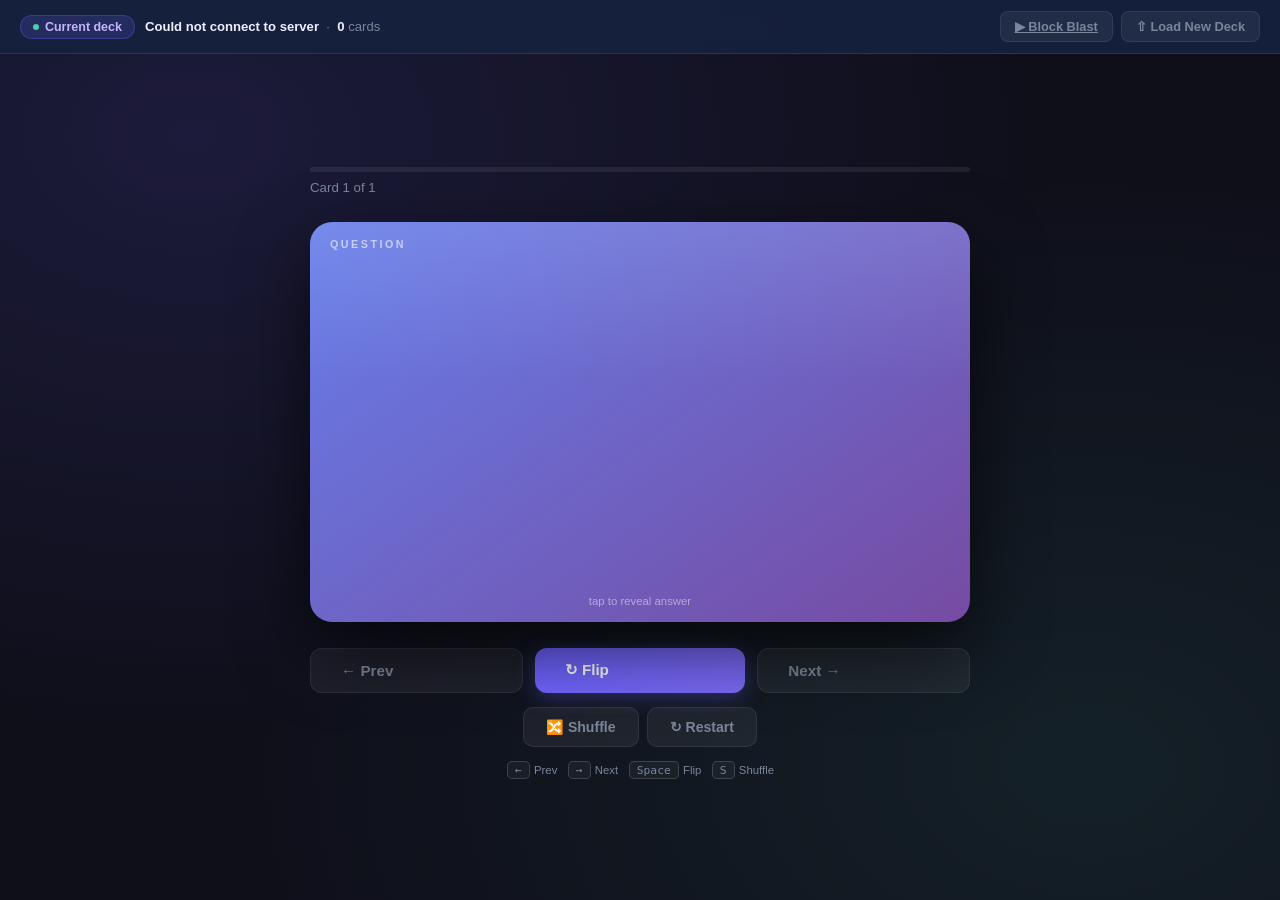
==== commit 19064fae: "Add cross-page nav links to deck bar and game header Co-Authored-By: Claude Sonnet 4.6 <noreply@anth" ====
--- a/templates/index.html
+++ b/templates/index.html
@@ -436,9 +436,12 @@
         ⏱ Temporary deck active — will reset to default on next visit
       </span>
     </div>
-    <button class="btn btn-ghost btn-sm" id="btn-load-deck">
-      &#8679; Load New Deck
-    </button>
+    <div style="display:flex;gap:8px;align-items:center;">
+      <a href="/game" class="btn btn-ghost btn-sm">&#9654; Block Blast</a>
+      <button class="btn btn-ghost btn-sm" id="btn-load-deck">
+        &#8679; Load New Deck
+      </button>
+    </div>
   </div>
 
   <!-- Card study area -->
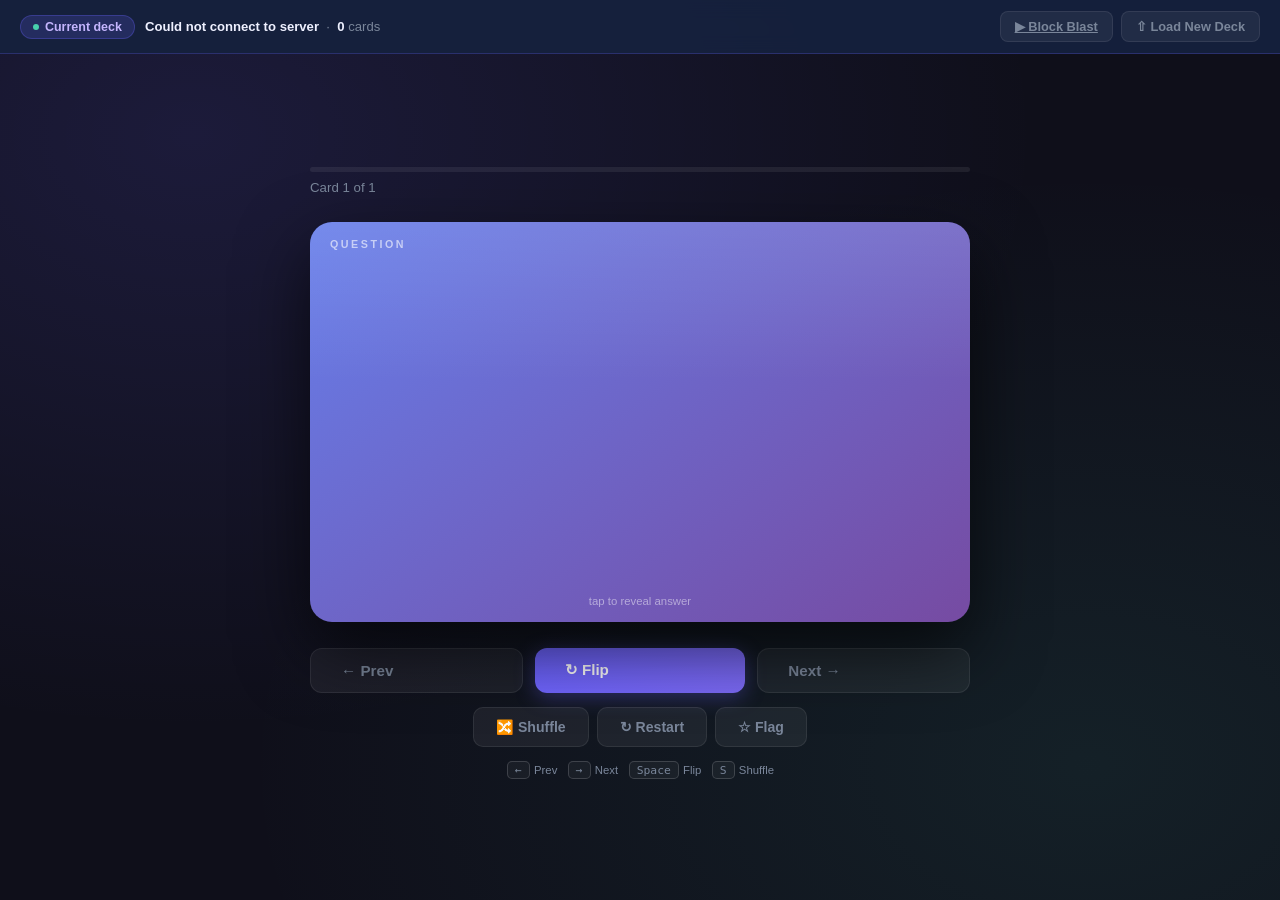
==== commit 775ca8d4: "Add flag-for-review system and Render access passcode New features: - Flag for Review: toggle gold s" ====
--- a/templates/index.html
+++ b/templates/index.html
@@ -196,6 +196,7 @@
       backface-visibility: hidden;
       -webkit-backface-visibility: hidden;
       overflow: hidden;
+      transition: box-shadow .3s ease;
     }
     .card-face::after {
       content: ''; position: absolute;
@@ -244,6 +245,49 @@
       color: rgba(255,255,255,.48);
     }
 
+    /* ── Flagged card indicator ── */
+    .card-inner.card-flagged .card-face {
+      box-shadow: var(--shadow-card), 0 0 0 3px #f59e0b, 0 0 25px rgba(245,158,11,.25);
+    }
+    .card-flag-star {
+      position: absolute;
+      bottom: 14px; right: 18px;
+      font-size: 1.25rem;
+      color: #f59e0b;
+      opacity: 0;
+      transition: opacity .2s;
+      z-index: 5;
+      pointer-events: none;
+      text-shadow: 0 1px 6px rgba(0,0,0,.5);
+    }
+    .card-inner.card-flagged .card-flag-star { opacity: 1; }
+
+    /* ── Flagged bar (deck-bar right section) ── */
+    .flagged-bar {
+      display: flex;
+      align-items: center;
+      gap: 6px;
+      flex-wrap: wrap;
+    }
+    .flagged-count-badge {
+      font-size: .78rem;
+      font-weight: 700;
+      color: #f59e0b;
+      background: rgba(245,158,11,.15);
+      border: 1px solid rgba(245,158,11,.3);
+      border-radius: 100px;
+      padding: 4px 10px;
+      white-space: nowrap;
+    }
+
+    /* ── Flag button ── */
+    #btn-flag { color: var(--muted); }
+    #btn-flag.flagged {
+      color: #f59e0b;
+      background: rgba(245,158,11,.1);
+      border-color: rgba(245,158,11,.35);
+    }
+
     /* ── Completion toast ── */
     .toast {
       display: none; align-items: center; gap: 8px;
@@ -329,6 +373,7 @@
       transition: transform .25s;
     }
     .modal-overlay.open .modal-box { transform: translateY(0); }
+    .modal-box.modal-wide { max-width: 480px; }
 
     .modal-box h2 {
       font-size: 1.15rem; font-weight: 700;
@@ -395,6 +440,49 @@
       font-size: .79rem; color: var(--muted); line-height: 1.7;
     }
     .upload-hint strong { color: var(--text); display: block; margin-bottom: 3px; }
+
+    /* ── Review list modal ── */
+    .review-select-btns {
+      display: flex;
+      gap: 8px;
+      margin-bottom: .6rem;
+    }
+    .review-list-wrap {
+      max-height: 300px;
+      overflow-y: auto;
+      border: 1px solid var(--border);
+      border-radius: 10px;
+      scrollbar-width: thin;
+      scrollbar-color: rgba(255,255,255,.2) transparent;
+    }
+    .review-item {
+      padding: 10px 14px;
+      border-bottom: 1px solid var(--border);
+    }
+    .review-item:last-child { border-bottom: none; }
+    .review-label {
+      display: flex;
+      align-items: flex-start;
+      gap: 10px;
+      cursor: pointer;
+      user-select: none;
+      line-height: 1.4;
+    }
+    .review-checkbox {
+      margin-top: 2px;
+      width: 16px; height: 16px;
+      accent-color: var(--primary);
+      cursor: pointer;
+      flex-shrink: 0;
+    }
+    .review-word { font-weight: 600; color: var(--text); }
+    .review-def  { color: var(--muted); font-size: .86rem; }
+    .review-empty {
+      padding: 1.5rem;
+      text-align: center;
+      color: var(--muted);
+      font-size: .88rem;
+    }
 
     @media (max-width: 420px) {
       .btn-nav { padding: 12px 22px; }
@@ -433,10 +521,16 @@
         <strong id="deck-count">0</strong> cards
       </span>
       <span class="temp-notice" id="temp-notice" style="display:none">
-        ⏱ Temporary deck active — will reset to default on next visit
+        &#9203; Temporary deck active &mdash; will reset to default on next visit
       </span>
     </div>
-    <div style="display:flex;gap:8px;align-items:center;">
+    <div style="display:flex;gap:8px;align-items:center;flex-wrap:wrap;">
+      <!-- Flagged bar (hidden until cards are flagged) -->
+      <div class="flagged-bar" id="flagged-bar" style="display:none">
+        <span class="flagged-count-badge" id="flagged-count-badge">&#9733; Flagged: 0</span>
+        <button class="btn btn-ghost btn-sm" id="btn-download-review">&#8659; Download</button>
+        <button class="btn btn-ghost btn-sm" id="btn-clear-flags">&#10005; Clear Flags</button>
+      </div>
       <a href="/game" class="btn btn-ghost btn-sm">&#9654; Block Blast</a>
       <button class="btn btn-ghost btn-sm" id="btn-load-deck">
         &#8679; Load New Deck
@@ -469,12 +563,14 @@
           <span class="card-num" id="front-num"></span>
           <div  class="card-text" id="front-text"></div>
           <span class="card-hint">tap to reveal answer</span>
+          <span class="card-flag-star">&#9733;</span>
         </div>
         <div class="card-face card-back">
           <span class="card-label">Answer</span>
           <span class="card-num" id="back-num"></span>
           <div  class="card-text" id="back-text"></div>
           <span class="card-hint">tap to flip back</span>
+          <span class="card-flag-star">&#9733;</span>
         </div>
       </div>
     </div>
@@ -488,6 +584,7 @@
     <div class="controls-row">
       <button class="btn btn-ghost" id="btn-shuffle" onclick="shuffleCards()">&#128256; Shuffle</button>
       <button class="btn btn-ghost" onclick="resetOrder()">&#8635; Restart</button>
+      <button class="btn btn-ghost" id="btn-flag" onclick="toggleFlag()">&#9734; Flag</button>
     </div>
 
     <p class="kb-row" id="kb-row">
@@ -514,7 +611,7 @@
     <div class="form-group">
       <label class="form-label" for="input-passcode">Passcode</label>
       <input class="form-input" type="password" id="input-passcode"
-             placeholder="••••" maxlength="20" autocomplete="off">
+             placeholder="&bull;&bull;&bull;&bull;" maxlength="20" autocomplete="off">
     </div>
     <div class="inline-msg" id="passcode-msg"></div>
     <div class="modal-actions">
@@ -555,6 +652,29 @@
 </div>
 
 
+<!-- ═══════════════════════════════════════════════
+     REVIEW LIST MODAL
+═══════════════════════════════════════════════ -->
+<div class="modal-overlay" id="modal-review">
+  <div class="modal-box modal-wide">
+    <h2>&#9733; Review List Preview</h2>
+    <p style="font-size:.83rem;color:var(--muted);margin-bottom:.85rem;line-height:1.5">
+      Select the words to include in your downloaded CSV file.
+    </p>
+    <div class="review-select-btns">
+      <button class="btn btn-ghost btn-sm" id="btn-select-all">Select All</button>
+      <button class="btn btn-ghost btn-sm" id="btn-deselect-all">Deselect All</button>
+    </div>
+    <div class="review-list-wrap" id="review-list"></div>
+    <div class="inline-msg" id="review-msg"></div>
+    <div class="modal-actions">
+      <button class="btn btn-primary" id="btn-download-selected">&#8659; Download Selected (0)</button>
+      <button class="btn btn-ghost"   id="btn-review-cancel">Cancel</button>
+    </div>
+  </div>
+</div>
+
+
 <script>
 'use strict';
 
@@ -562,6 +682,7 @@
 let cards    = [];
 let original = [];
 let idx      = 0;
+let flaggedSet = new Set(); // Set of origIdx values for flagged cards
 
 /* ── DOM helpers ───────────────────────────────────────────────────────────── */
 const $  = id => document.getElementById(id);
@@ -616,9 +737,17 @@
 
 /* ── Apply deck data from API ──────────────────────────────────────────────── */
 function applyDeck(data, isInit = false) {
-  original = data.cards || [];
+  // Assign stable origIdx to each card for flagging purposes
+  original = (data.cards || []).map((c, i) => ({ ...c, origIdx: i }));
   cards    = [...original];
   idx      = 0;
+
+  // Clear flags when switching decks (not on initial load)
+  if (!isInit) {
+    fetch('/clear_flags', { method: 'POST' }).catch(() => {});
+    flaggedSet.clear();
+    updateFlagCountUI(0);
+  }
 
   const n    = cards.length;
   const name = data.filename || 'unknown';
@@ -649,7 +778,7 @@
 
   const card = cards[idx];
   const num  = `${idx + 1} / ${total}`;
-  const pct  = Math.round((idx + 1) / total * 100); // FIX: no decimals
+  const pct  = Math.round((idx + 1) / total * 100);
 
   el.frontText.textContent = card.front;
   el.backText.textContent  = card.back;
@@ -658,13 +787,21 @@
   el.progressFill.style.width = pct + '%';
   el.progressText.textContent = `Card ${idx + 1} of ${total}`;
 
-  // Rotate gradient theme (preserve flipped state)
+  // Rotate gradient theme (preserve flipped state, include flagged state)
   const wasFlipped = el.cardInner.classList.contains('flipped');
-  el.cardInner.className = `card-inner t${idx % 5}${wasFlipped ? ' flipped' : ''}`;
+  const isFlagged  = flaggedSet.has(card.origIdx);
+  el.cardInner.className = `card-inner t${idx % 5}${wasFlipped ? ' flipped' : ''}${isFlagged ? ' card-flagged' : ''}`;
 
   el.toast.classList.toggle('visible', idx === total - 1);
   el.btnPrev.disabled = idx === 0;
   el.btnNext.disabled = idx === total - 1;
+
+  // Update flag button appearance
+  const btnFlag = $('btn-flag');
+  if (btnFlag) {
+    btnFlag.innerHTML = isFlagged ? '&#9733; Flagged' : '&#9734; Flag';
+    btnFlag.classList.toggle('flagged', isFlagged);
+  }
 }
 
 /* ── Card controls ─────────────────────────────────────────────────────────── */
@@ -708,7 +845,7 @@
     case 's': case 'S': shuffleCards(); break;
   }
 });
-// FIX: only handle Enter here (Space handled by global handler above to avoid double-flip)
+// Only handle Enter here (Space handled by global handler above to avoid double-flip)
 el.cardInner.addEventListener('keydown', e => {
   if (e.key === 'Enter') { e.preventDefault(); flipCard(); }
 });
@@ -727,6 +864,167 @@
   m.textContent = '';
   m.className   = 'inline-msg';
 }
+
+/* ── Flag count UI ─────────────────────────────────────────────────────────── */
+function updateFlagCountUI(count) {
+  const bar   = $('flagged-bar');
+  const badge = $('flagged-count-badge');
+  badge.textContent = `\u2605 Flagged: ${count}`;
+  bar.style.display = count > 0 ? '' : 'none';
+}
+
+/* ── Toggle flag for current card ─────────────────────────────────────────── */
+async function toggleFlag() {
+  if (!cards.length) return;
+  const card   = cards[idx];
+  const cardId = card.origIdx;
+
+  try {
+    const res  = await fetch(`/flag/${cardId}`, {
+      method: 'POST',
+      headers: { 'Content-Type': 'application/json' },
+      body: JSON.stringify({ word: card.front, definition: card.back }),
+    });
+    const data = await res.json();
+
+    if (data.is_flagged) {
+      flaggedSet.add(cardId);
+    } else {
+      flaggedSet.delete(cardId);
+    }
+
+    updateFlagCountUI(data.count);
+    render(); // re-render to update flag button + card border
+  } catch {
+    showStatus('Could not update flag — please try again');
+  }
+}
+
+/* ── Clear all flags ───────────────────────────────────────────────────────── */
+async function clearAllFlags() {
+  try {
+    await fetch('/clear_flags', { method: 'POST' });
+    flaggedSet.clear();
+    updateFlagCountUI(0);
+    render();
+    showStatus('All flags cleared');
+  } catch {
+    showStatus('Could not clear flags — please try again');
+  }
+}
+
+/* ── Review modal ──────────────────────────────────────────────────────────── */
+async function openReviewModal() {
+  try {
+    const res  = await fetch('/get_flagged_cards', { method: 'POST' });
+    const data = await res.json();
+
+    const listEl = $('review-list');
+    listEl.innerHTML = '';
+
+    if (!data.cards || data.cards.length === 0) {
+      listEl.innerHTML = '<div class="review-empty">No flagged cards found.</div>';
+    } else {
+      data.cards.forEach(card => {
+        const item = document.createElement('div');
+        item.className = 'review-item';
+        item.innerHTML = `
+          <label class="review-label">
+            <input type="checkbox" class="review-checkbox" value="${card.card_id}" checked>
+            <span><span class="review-word">${escHtml(card.word)}</span>
+            <span class="review-def"> &mdash; ${escHtml(card.definition)}</span></span>
+          </label>`;
+        listEl.appendChild(item);
+      });
+      // Attach change listeners after rendering
+      listEl.querySelectorAll('.review-checkbox').forEach(cb => {
+        cb.addEventListener('change', updateDownloadCount);
+      });
+    }
+
+    clearMsg('review-msg');
+    updateDownloadCount();
+    openModal('review');
+  } catch {
+    showStatus('Could not load flagged cards — please try again');
+  }
+}
+
+function escHtml(str) {
+  return String(str)
+    .replace(/&/g, '&amp;')
+    .replace(/</g, '&lt;')
+    .replace(/>/g, '&gt;')
+    .replace(/"/g, '&quot;');
+}
+
+function updateDownloadCount() {
+  const count = $('review-list').querySelectorAll('.review-checkbox:checked').length;
+  $('btn-download-selected').innerHTML = `&#8659; Download Selected (${count})`;
+}
+
+function selectAllReview() {
+  $('review-list').querySelectorAll('.review-checkbox').forEach(cb => { cb.checked = true; });
+  updateDownloadCount();
+}
+
+function deselectAllReview() {
+  $('review-list').querySelectorAll('.review-checkbox').forEach(cb => { cb.checked = false; });
+  updateDownloadCount();
+}
+
+async function downloadSelected() {
+  const checked = $('review-list').querySelectorAll('.review-checkbox:checked');
+  if (checked.length === 0) {
+    setMsg('review-msg', 'Please select at least one word to download.', 'err');
+    return;
+  }
+
+  const selectedIds = Array.from(checked).map(cb => parseInt(cb.value, 10));
+
+  try {
+    const res = await fetch('/download_review_list', {
+      method: 'POST',
+      headers: { 'Content-Type': 'application/json' },
+      body: JSON.stringify({ selected_ids: selectedIds }),
+    });
+
+    if (!res.ok) {
+      const data = await res.json();
+      setMsg('review-msg', data.error || 'Download failed.', 'err');
+      return;
+    }
+
+    const blob = await res.blob();
+    const cd   = res.headers.get('Content-Disposition') || '';
+    const match = cd.match(/filename="([^"]+)"/);
+    const filename = match ? match[1] : 'review_list.csv';
+
+    const url = URL.createObjectURL(blob);
+    const a   = document.createElement('a');
+    a.href     = url;
+    a.download = filename;
+    document.body.appendChild(a);
+    a.click();
+    document.body.removeChild(a);
+    URL.revokeObjectURL(url);
+
+    closeModal('review');
+  } catch {
+    setMsg('review-msg', 'Network error during download.', 'err');
+  }
+}
+
+/* ── Review modal button wiring ────────────────────────────────────────────── */
+$('btn-download-review').addEventListener('click', openReviewModal);
+$('btn-clear-flags').addEventListener('click', clearAllFlags);
+$('btn-select-all').addEventListener('click', selectAllReview);
+$('btn-deselect-all').addEventListener('click', deselectAllReview);
+$('btn-download-selected').addEventListener('click', downloadSelected);
+$('btn-review-cancel').addEventListener('click', () => closeModal('review'));
+$('modal-review').addEventListener('click', e => {
+  if (e.target === $('modal-review')) closeModal('review');
+});
 
 /* ── Passcode flow ─────────────────────────────────────────────────────────── */
 $('btn-load-deck').addEventListener('click', () => {
@@ -810,7 +1108,7 @@
     setMsg('upload-msg', `✓ Loaded ${data.cards.length} cards from "${data.filename}"`, 'ok');
     setTimeout(() => {
       closeModal('upload');
-      applyDeck(data);
+      applyDeck(data); // isInit=false → clears flags
       showStatus('Temporary deck loaded — will revert to default when session ends', 5000);
     }, 900);
   } catch {
@@ -823,9 +1121,23 @@
 /* ── Boot ──────────────────────────────────────────────────────────────────── */
 async function init() {
   try {
-    const res  = await fetch('/api/deck');
-    const data = await res.json();
-    applyDeck(data, true); // isInit=true → shows "Default deck loaded" toast
+    // Load deck and flagged state in parallel
+    const [deckRes, flagRes] = await Promise.all([
+      fetch('/api/deck'),
+      fetch('/get_flagged_cards', { method: 'POST' }),
+    ]);
+
+    const deckData = await deckRes.json();
+    const flagData = await flagRes.json();
+
+    // Restore flagged set from session
+    flaggedSet.clear();
+    if (flagData.cards && flagData.cards.length > 0) {
+      flagData.cards.forEach(c => flaggedSet.add(c.card_id));
+      updateFlagCountUI(flagData.count);
+    }
+
+    applyDeck(deckData, true); // isInit=true → keeps flags, shows "Default deck loaded" toast
   } catch {
     el.deckName.textContent = 'Could not connect to server';
   } finally {
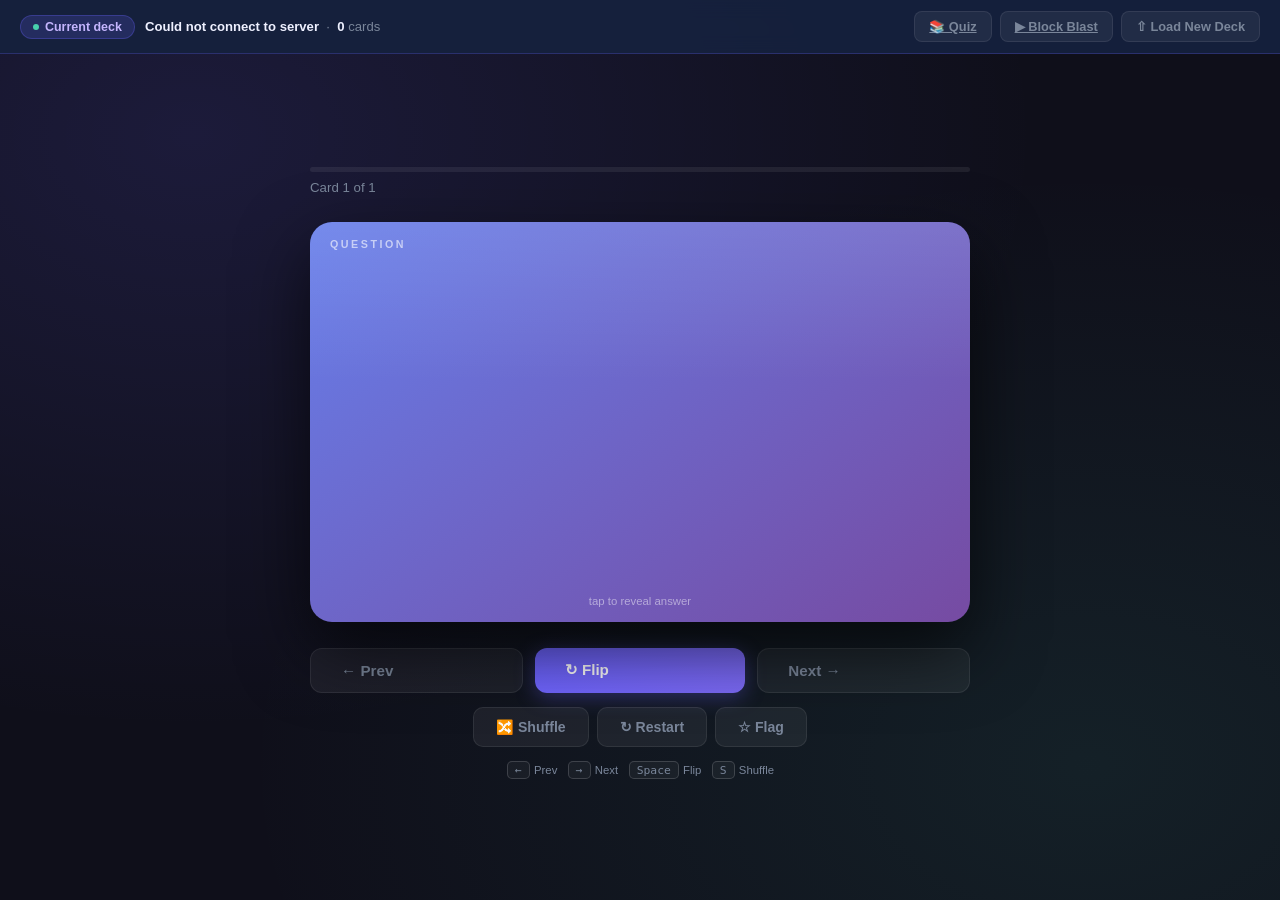
==== commit 7eca6318: "Add vocabulary quiz feature at /quiz route Co-Authored-By: Claude Sonnet 4.6 <noreply@anthropic.com>" ====
--- a/templates/index.html
+++ b/templates/index.html
@@ -531,6 +531,7 @@
         <button class="btn btn-ghost btn-sm" id="btn-download-review">&#8659; Download</button>
         <button class="btn btn-ghost btn-sm" id="btn-clear-flags">&#10005; Clear Flags</button>
       </div>
+      <a href="/quiz" class="btn btn-ghost btn-sm">&#128218; Quiz</a>
       <a href="/game" class="btn btn-ghost btn-sm">&#9654; Block Blast</a>
       <button class="btn btn-ghost btn-sm" id="btn-load-deck">
         &#8679; Load New Deck
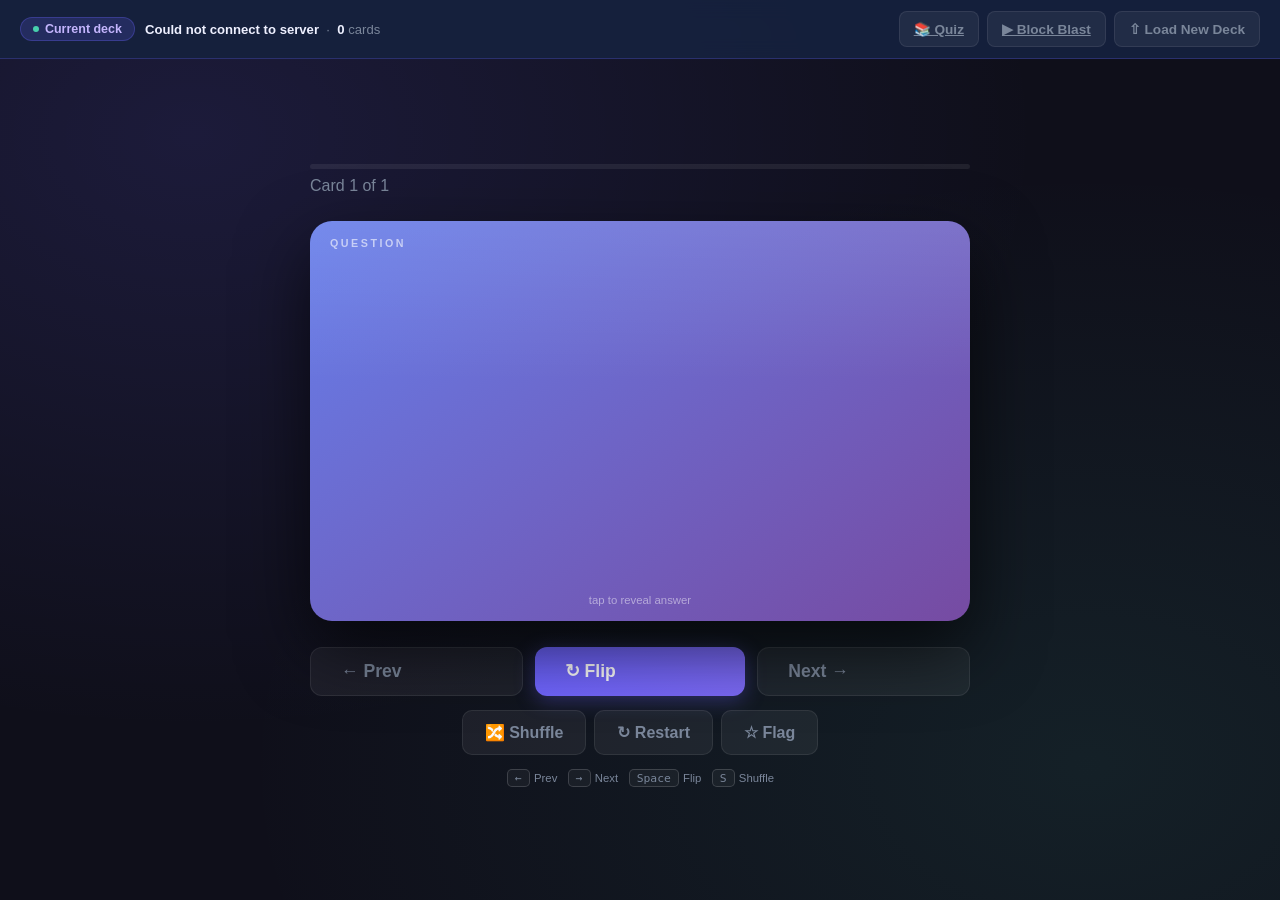
==== commit 99563c35: "Add automatic multi-deck support and mobile font size improvements - Scan repo root for up to 5 CSV " ====
--- a/templates/index.html
+++ b/templates/index.html
@@ -150,7 +150,7 @@
     .progress-label {
       display: flex; justify-content: space-between; align-items: center;
     }
-    .progress-text { color: var(--muted); font-size: .83rem; }
+    .progress-text { color: var(--muted); font-size: 1rem; }
     .shuffle-badge {
       font-size: .75rem; color: var(--secondary);
       opacity: 0; transition: opacity .3s;
@@ -232,12 +232,15 @@
     }
     .card-text {
       color: #fff;
-      font-size: clamp(1rem,3.5vw,1.75rem);
+      font-size: clamp(1.5rem,4.5vw,2.4rem);
       font-weight: 700;
       text-align: center; line-height: 1.45;
       max-height: 75%; overflow-y: auto; width: 100%;
       scrollbar-width: thin;
       scrollbar-color: rgba(255,255,255,.25) transparent;
+    }
+    .card-face.card-back .card-text {
+      font-size: clamp(1.25rem,3.8vw,2rem);
     }
     .card-hint {
       position: absolute; bottom: 15px;
@@ -302,13 +305,14 @@
     /* ── Buttons ── */
     .btn {
       display: inline-flex; align-items: center; gap: 6px;
-      padding: 11px 22px;
+      padding: 12px 22px;
       border: none; border-radius: 10px;
-      font-size: .88rem; font-weight: 600;
+      font-size: 1rem; font-weight: 600;
       cursor: pointer;
       transition: all .16s ease;
       white-space: nowrap;
       user-select: none; -webkit-user-select: none;
+      min-height: 44px;
     }
     .btn:active { transform: scale(.96); }
     .btn:disabled { opacity: .35; cursor: default; transform: none; }
@@ -327,8 +331,8 @@
     }
     .btn-ghost:hover:not(:disabled) { background: rgba(255,255,255,.12); color: var(--text); }
 
-    .btn-sm { padding: 7px 14px; font-size: .8rem; border-radius: 8px; }
-    .btn-nav { padding: 13px 30px; font-size: .95rem; border-radius: 12px; }
+    .btn-sm { padding: 7px 14px; font-size: .85rem; border-radius: 8px; min-height: 36px; }
+    .btn-nav { padding: 13px 30px; font-size: 1.1rem; border-radius: 12px; min-height: 48px; }
 
     /* ── Nav rows ── */
     .nav-row {
@@ -484,10 +488,63 @@
       font-size: .88rem;
     }
 
+    /* ── Deck switcher row ── */
+    .deck-switcher {
+      width: 100%;
+      display: flex;
+      align-items: center;
+      gap: 8px;
+      flex-wrap: wrap;
+      padding-top: 8px;
+      border-top: 1px solid rgba(255,255,255,.06);
+      margin-top: 6px;
+    }
+    .deck-switcher-label {
+      font-size: .78rem;
+      color: var(--muted);
+      white-space: nowrap;
+      flex-shrink: 0;
+    }
+    .deck-btns {
+      display: flex;
+      gap: 6px;
+      flex-wrap: wrap;
+    }
+    .btn-deck {
+      display: inline-flex;
+      align-items: center;
+      padding: 5px 14px;
+      background: rgba(255,255,255,.06);
+      border: 1px solid rgba(255,255,255,.12);
+      border-radius: 100px;
+      font-size: .82rem;
+      font-weight: 600;
+      color: var(--muted);
+      cursor: pointer;
+      transition: all .15s;
+      white-space: nowrap;
+      min-height: 32px;
+    }
+    .btn-deck:hover {
+      background: rgba(108,99,255,.2);
+      border-color: rgba(108,99,255,.4);
+      color: var(--text);
+    }
+    .btn-deck.active {
+      background: rgba(108,99,255,.3);
+      border-color: var(--primary);
+      color: #c4b5fd;
+    }
+    .btn-deck.active::before { content: '✓ '; }
+    .btn-deck.temp-deck { border-color: rgba(245,158,11,.4); color: #fcd34d; }
+    .btn-deck.temp-deck.active { background: rgba(245,158,11,.2); }
+
     @media (max-width: 420px) {
       .btn-nav { padding: 12px 22px; }
       .card-face { padding: 22px; }
       .deck-bar { padding: 9px 14px; }
+      .card-text { font-size: clamp(1.3rem, 5.5vw, 2rem) !important; }
+      .card-face.card-back .card-text { font-size: clamp(1.1rem, 4.5vw, 1.6rem) !important; }
     }
   </style>
 </head>
@@ -509,33 +566,40 @@
 <div id="screen-study">
 
   <!-- Sticky deck bar -->
-  <div class="deck-bar">
-    <div class="deck-bar-left">
-      <div class="deck-badge" id="deck-badge">
-        <span class="dot" id="badge-dot"></span>
-        <span id="badge-label">Current deck</span>
+  <div class="deck-bar" style="flex-direction:column;align-items:stretch;">
+    <div style="display:flex;align-items:center;justify-content:space-between;gap:12px;flex-wrap:wrap;">
+      <div class="deck-bar-left">
+        <div class="deck-badge" id="deck-badge">
+          <span class="dot" id="badge-dot"></span>
+          <span id="badge-label">Current deck</span>
+        </div>
+        <span class="deck-bar-info">
+          <strong id="deck-name">—</strong>
+          &nbsp;&middot;&nbsp;
+          <strong id="deck-count">0</strong> cards
+        </span>
+        <span class="temp-notice" id="temp-notice" style="display:none">
+          &#9203; Temporary deck active &mdash; will reset to default on next visit
+        </span>
       </div>
-      <span class="deck-bar-info">
-        <strong id="deck-name">—</strong>
-        &nbsp;&middot;&nbsp;
-        <strong id="deck-count">0</strong> cards
-      </span>
-      <span class="temp-notice" id="temp-notice" style="display:none">
-        &#9203; Temporary deck active &mdash; will reset to default on next visit
-      </span>
+      <div style="display:flex;gap:8px;align-items:center;flex-wrap:wrap;">
+        <!-- Flagged bar (hidden until cards are flagged) -->
+        <div class="flagged-bar" id="flagged-bar" style="display:none">
+          <span class="flagged-count-badge" id="flagged-count-badge">&#9733; Flagged: 0</span>
+          <button class="btn btn-ghost btn-sm" id="btn-download-review">&#8659; Download</button>
+          <button class="btn btn-ghost btn-sm" id="btn-clear-flags">&#10005; Clear Flags</button>
+        </div>
+        <a href="/quiz" class="btn btn-ghost btn-sm">&#128218; Quiz</a>
+        <a href="/game" class="btn btn-ghost btn-sm">&#9654; Block Blast</a>
+        <button class="btn btn-ghost btn-sm" id="btn-load-deck">
+          &#8679; Load New Deck
+        </button>
+      </div>
     </div>
-    <div style="display:flex;gap:8px;align-items:center;flex-wrap:wrap;">
-      <!-- Flagged bar (hidden until cards are flagged) -->
-      <div class="flagged-bar" id="flagged-bar" style="display:none">
-        <span class="flagged-count-badge" id="flagged-count-badge">&#9733; Flagged: 0</span>
-        <button class="btn btn-ghost btn-sm" id="btn-download-review">&#8659; Download</button>
-        <button class="btn btn-ghost btn-sm" id="btn-clear-flags">&#10005; Clear Flags</button>
-      </div>
-      <a href="/quiz" class="btn btn-ghost btn-sm">&#128218; Quiz</a>
-      <a href="/game" class="btn btn-ghost btn-sm">&#9654; Block Blast</a>
-      <button class="btn btn-ghost btn-sm" id="btn-load-deck">
-        &#8679; Load New Deck
-      </button>
+    <!-- Deck switcher row (shown when multiple decks available) -->
+    <div class="deck-switcher" id="deck-switcher" style="display:none">
+      <span class="deck-switcher-label">Available Decks:</span>
+      <div class="deck-btns" id="deck-btns"></div>
     </div>
   </div>
 
@@ -683,7 +747,9 @@
 let cards    = [];
 let original = [];
 let idx      = 0;
-let flaggedSet = new Set(); // Set of origIdx values for flagged cards
+let flaggedSet      = new Set();  // origIdx values flagged in current deck
+let currentDeckKey  = null;       // active deck key ('__uploaded__' or filename)
+let allFlaggedCards = [];         // all server-side flagged cards (persists across switches)
 
 /* ── DOM helpers ───────────────────────────────────────────────────────────── */
 const $  = id => document.getElementById(id);
@@ -709,6 +775,8 @@
   btnFlip:      $('btn-flip'),
   btnShuffle:   $('btn-shuffle'),
   kbRow:        $('kb-row'),
+  deckSwitcher: $('deck-switcher'),
+  deckBtns:     $('deck-btns'),
 };
 
 /* ── Hide keyboard hint on touch-only devices ──────────────────────────────── */
@@ -736,19 +804,25 @@
   el.cardInner.classList.add('switching');
 }
 
+/* ── Rebuild flaggedSet for the given deck key ─────────────────────────────── */
+function buildFlaggedSet(deckKey) {
+  flaggedSet.clear();
+  allFlaggedCards
+    .filter(c => c.deck === deckKey)
+    .forEach(c => flaggedSet.add(c.card_id));
+}
+
 /* ── Apply deck data from API ──────────────────────────────────────────────── */
-function applyDeck(data, isInit = false) {
+function applyDeck(data) {
+  currentDeckKey = data.current_deck || data.filename;
   // Assign stable origIdx to each card for flagging purposes
   original = (data.cards || []).map((c, i) => ({ ...c, origIdx: i }));
   cards    = [...original];
   idx      = 0;
 
-  // Clear flags when switching decks (not on initial load)
-  if (!isInit) {
-    fetch('/clear_flags', { method: 'POST' }).catch(() => {});
-    flaggedSet.clear();
-    updateFlagCountUI(0);
-  }
+  // Rebuild flag display for this deck (server flags are preserved)
+  buildFlaggedSet(currentDeckKey);
+  updateFlagCountUI(allFlaggedCards.length);
 
   const n    = cards.length;
   const name = data.filename || 'unknown';
@@ -762,14 +836,66 @@
     el.tempNotice.style.display = '';
   } else {
     el.badgeDot.className     = 'dot';
-    el.badgeLabel.textContent = 'Default deck';
+    el.badgeLabel.textContent = 'Active deck';
     el.tempNotice.style.display = 'none';
-    if (isInit) showStatus(`Default deck loaded: ${name} — ${n} card${n !== 1 ? 's' : ''}`);
   }
 
   el.shuffleBadge.classList.remove('visible');
   unflip();
   render();
+}
+
+/* ── Build deck switcher buttons ───────────────────────────────────────────── */
+function buildDeckSwitcher(decksData) {
+  const { decks, current } = decksData;
+  if (!decks || decks.length <= 1) {
+    el.deckSwitcher.style.display = 'none';
+    return;
+  }
+
+  el.deckBtns.innerHTML = '';
+  decks.forEach(d => {
+    const key = d.key;
+    const btn = document.createElement('button');
+    const isActive = key === current;
+    btn.className = 'btn-deck'
+      + (d.is_temporary ? ' temp-deck' : '')
+      + (isActive ? ' active' : '');
+    btn.dataset.deckKey = key;
+    const displayName = d.filename.replace(/\.csv$/i, '');
+    btn.textContent = displayName;
+    btn.title = `${d.filename} — ${d.count} card${d.count !== 1 ? 's' : ''}`;
+    btn.addEventListener('click', () => switchDeck(key));
+    el.deckBtns.appendChild(btn);
+  });
+
+  el.deckSwitcher.style.display = '';
+}
+
+/* ── Update active state on deck switcher buttons ──────────────────────────── */
+function updateDeckSwitcherActive(deckKey) {
+  el.deckBtns.querySelectorAll('.btn-deck').forEach(btn => {
+    btn.classList.toggle('active', btn.dataset.deckKey === deckKey);
+  });
+}
+
+/* ── Switch to a different deck ────────────────────────────────────────────── */
+async function switchDeck(deckKey) {
+  if (deckKey === currentDeckKey) return;
+  try {
+    const res = await fetch('/api/switch_deck', {
+      method: 'POST',
+      headers: { 'Content-Type': 'application/json' },
+      body: JSON.stringify({ deck_key: deckKey }),
+    });
+    if (!res.ok) { showStatus('Could not switch deck — please try again'); return; }
+    const data = await res.json();
+    applyDeck(data);
+    updateDeckSwitcherActive(deckKey);
+    showStatus(`Switched to: ${data.filename}`, 2500);
+  } catch {
+    showStatus('Network error switching deck');
+  }
 }
 
 /* ── Render current card ───────────────────────────────────────────────────── */
@@ -884,17 +1010,21 @@
     const res  = await fetch(`/flag/${cardId}`, {
       method: 'POST',
       headers: { 'Content-Type': 'application/json' },
-      body: JSON.stringify({ word: card.front, definition: card.back }),
+      body: JSON.stringify({ word: card.front, definition: card.back, deck: currentDeckKey }),
     });
     const data = await res.json();
 
     if (data.is_flagged) {
       flaggedSet.add(cardId);
+      allFlaggedCards.push({ card_id: cardId, word: card.front, definition: card.back, deck: currentDeckKey });
     } else {
       flaggedSet.delete(cardId);
-    }
-
-    updateFlagCountUI(data.count);
+      allFlaggedCards = allFlaggedCards.filter(
+        c => !(c.card_id === cardId && c.deck === currentDeckKey)
+      );
+    }
+
+    updateFlagCountUI(allFlaggedCards.length);
     render(); // re-render to update flag button + card border
   } catch {
     showStatus('Could not update flag — please try again');
@@ -905,6 +1035,7 @@
 async function clearAllFlags() {
   try {
     await fetch('/clear_flags', { method: 'POST' });
+    allFlaggedCards = [];
     flaggedSet.clear();
     updateFlagCountUI(0);
     render();
@@ -927,12 +1058,16 @@
       listEl.innerHTML = '<div class="review-empty">No flagged cards found.</div>';
     } else {
       data.cards.forEach(card => {
+        const uid = `${card.deck || ''}___${card.card_id}`;
+        const deckLabel = card.deck && card.deck !== '__uploaded__'
+          ? ` <span style="font-size:.75rem;color:var(--muted)">[${escHtml(card.deck.replace(/\.csv$/i,''))}]</span>`
+          : '';
         const item = document.createElement('div');
         item.className = 'review-item';
         item.innerHTML = `
           <label class="review-label">
-            <input type="checkbox" class="review-checkbox" value="${card.card_id}" checked>
-            <span><span class="review-word">${escHtml(card.word)}</span>
+            <input type="checkbox" class="review-checkbox" value="${escHtml(uid)}" checked>
+            <span><span class="review-word">${escHtml(card.word)}</span>${deckLabel}
             <span class="review-def"> &mdash; ${escHtml(card.definition)}</span></span>
           </label>`;
         listEl.appendChild(item);
@@ -981,7 +1116,7 @@
     return;
   }
 
-  const selectedIds = Array.from(checked).map(cb => parseInt(cb.value, 10));
+  const selectedIds = Array.from(checked).map(cb => cb.value);
 
   try {
     const res = await fetch('/download_review_list', {
@@ -1109,7 +1244,10 @@
     setMsg('upload-msg', `✓ Loaded ${data.cards.length} cards from "${data.filename}"`, 'ok');
     setTimeout(() => {
       closeModal('upload');
-      applyDeck(data); // isInit=false → clears flags
+      // Refresh deck list to include uploaded deck, then apply
+      fetch('/api/decks').then(r => r.json()).then(buildDeckSwitcher).catch(() => {});
+      applyDeck(data);
+      updateDeckSwitcherActive('__uploaded__');
       showStatus('Temporary deck loaded — will revert to default when session ends', 5000);
     }, 900);
   } catch {
@@ -1122,23 +1260,31 @@
 /* ── Boot ──────────────────────────────────────────────────────────────────── */
 async function init() {
   try {
-    // Load deck and flagged state in parallel
-    const [deckRes, flagRes] = await Promise.all([
+    // Load deck, flagged state, and deck list in parallel
+    const [deckRes, flagRes, decksRes] = await Promise.all([
       fetch('/api/deck'),
       fetch('/get_flagged_cards', { method: 'POST' }),
+      fetch('/api/decks'),
     ]);
 
-    const deckData = await deckRes.json();
-    const flagData = await flagRes.json();
-
-    // Restore flagged set from session
-    flaggedSet.clear();
-    if (flagData.cards && flagData.cards.length > 0) {
-      flagData.cards.forEach(c => flaggedSet.add(c.card_id));
-      updateFlagCountUI(flagData.count);
-    }
-
-    applyDeck(deckData, true); // isInit=true → keeps flags, shows "Default deck loaded" toast
+    const deckData  = await deckRes.json();
+    const flagData  = await flagRes.json();
+    const decksData = await decksRes.json();
+
+    // Build allFlaggedCards from server state
+    allFlaggedCards = flagData.cards || [];
+    updateFlagCountUI(allFlaggedCards.length);
+
+    // Build deck switcher
+    buildDeckSwitcher(decksData);
+
+    // Apply active deck (rebuilds flaggedSet, updates UI)
+    applyDeck(deckData);
+
+    if (!deckData.is_temporary) {
+      const n = deckData.count || (deckData.cards || []).length;
+      showStatus(`Default deck loaded: ${deckData.filename} — ${n} card${n !== 1 ? 's' : ''}`);
+    }
   } catch {
     el.deckName.textContent = 'Could not connect to server';
   } finally {
--- a/static/style.css
+++ b/static/style.css
@@ -172,10 +172,10 @@
 }
 
 .face-text {
-  font-size: clamp(1.3rem, 4vw, 2rem);
+  font-size: clamp(1.5rem, 4.5vw, 2.4rem);
   font-weight: 600;
   text-align: center;
-  line-height: 1.3;
+  line-height: 1.4;
 }
 
 .flip-hint {
@@ -202,9 +202,10 @@
   border: none;
   border-radius: 10px;
   cursor: pointer;
-  font-size: .9rem;
+  font-size: 1rem;
   font-weight: 600;
-  padding: .7rem 1.2rem;
+  padding: .75rem 1.25rem;
+  min-height: 44px;
   transition: opacity .15s, transform .1s, background .2s;
   touch-action: manipulation;
 }
@@ -368,7 +369,7 @@
 /* ── Responsive ───────────────────────────────────────────────────────────── */
 @media (max-width: 480px) {
   .card { height: 240px; }
-  .face-text { font-size: 1.4rem; }
+  .face-text { font-size: clamp(1.3rem, 5.5vw, 1.8rem); }
   .controls { flex-wrap: wrap; }
   .btn-flip { order: -1; flex: 100%; }
 }
